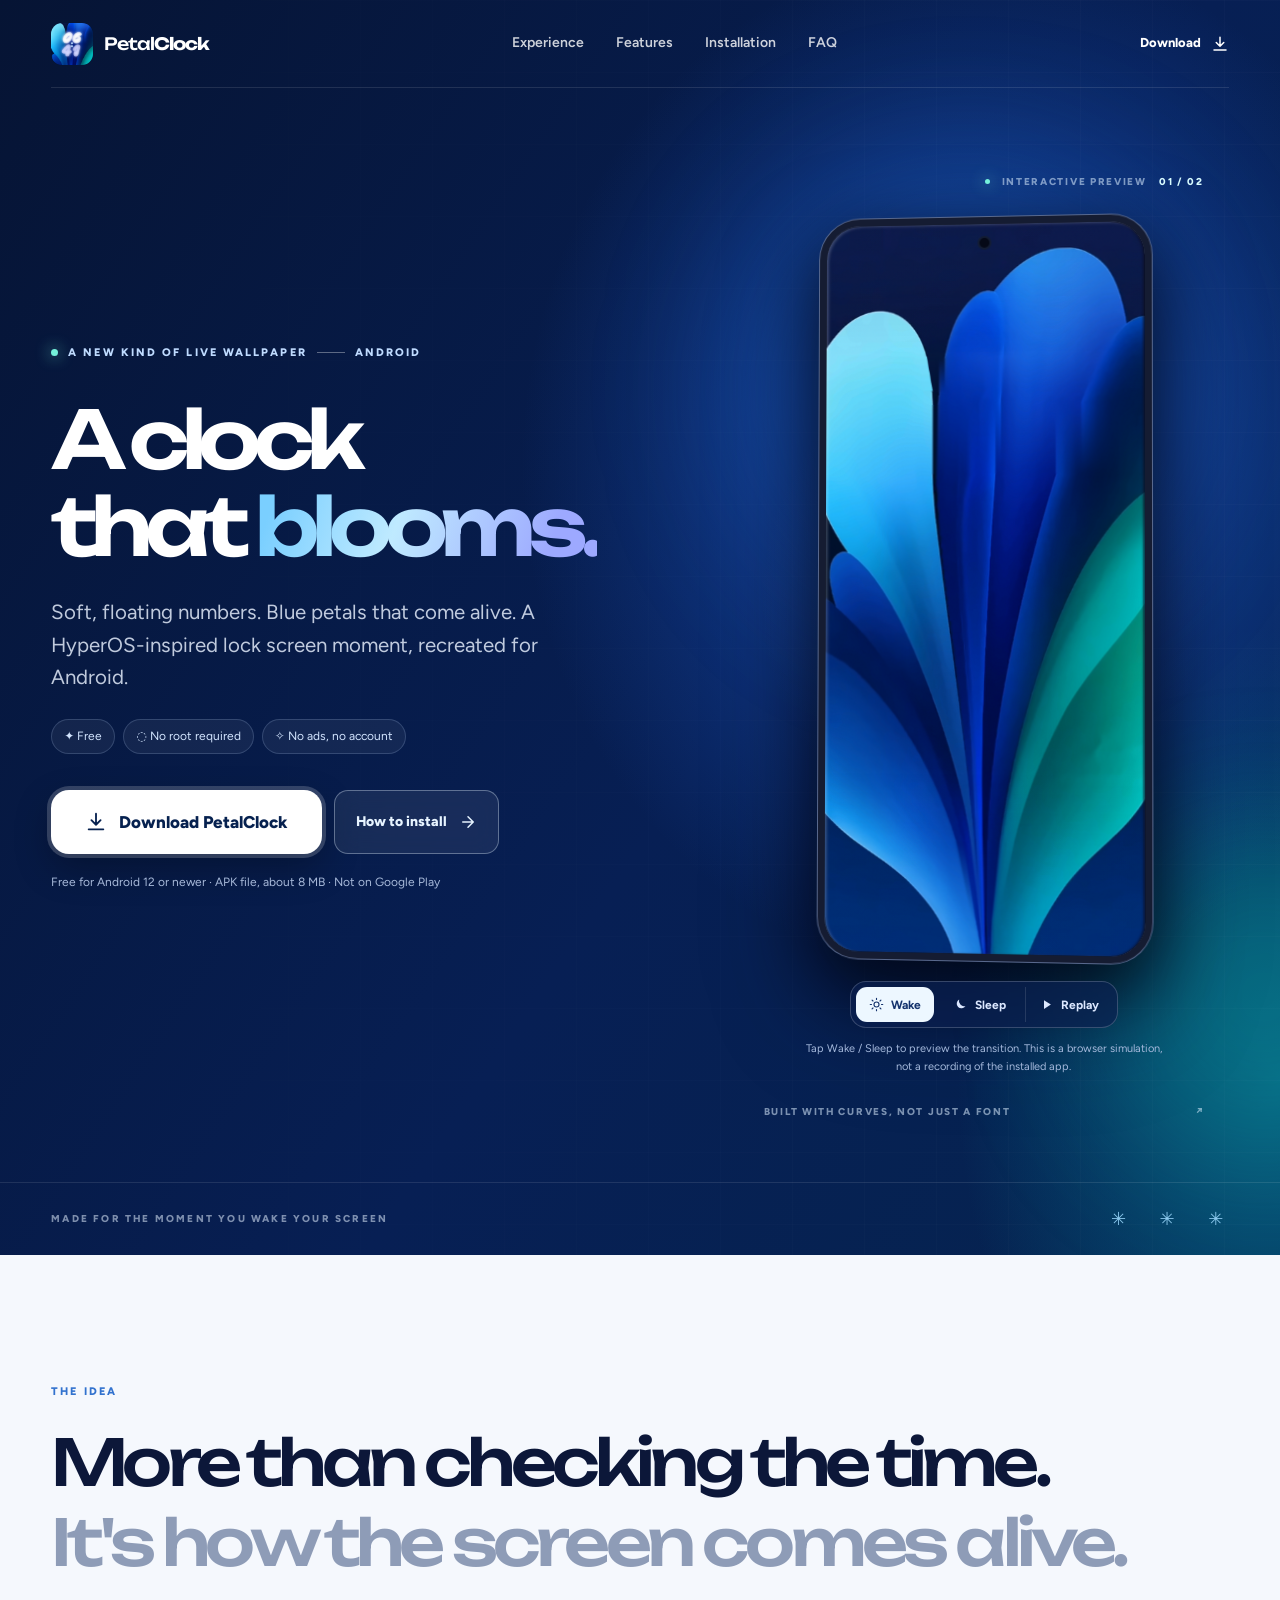
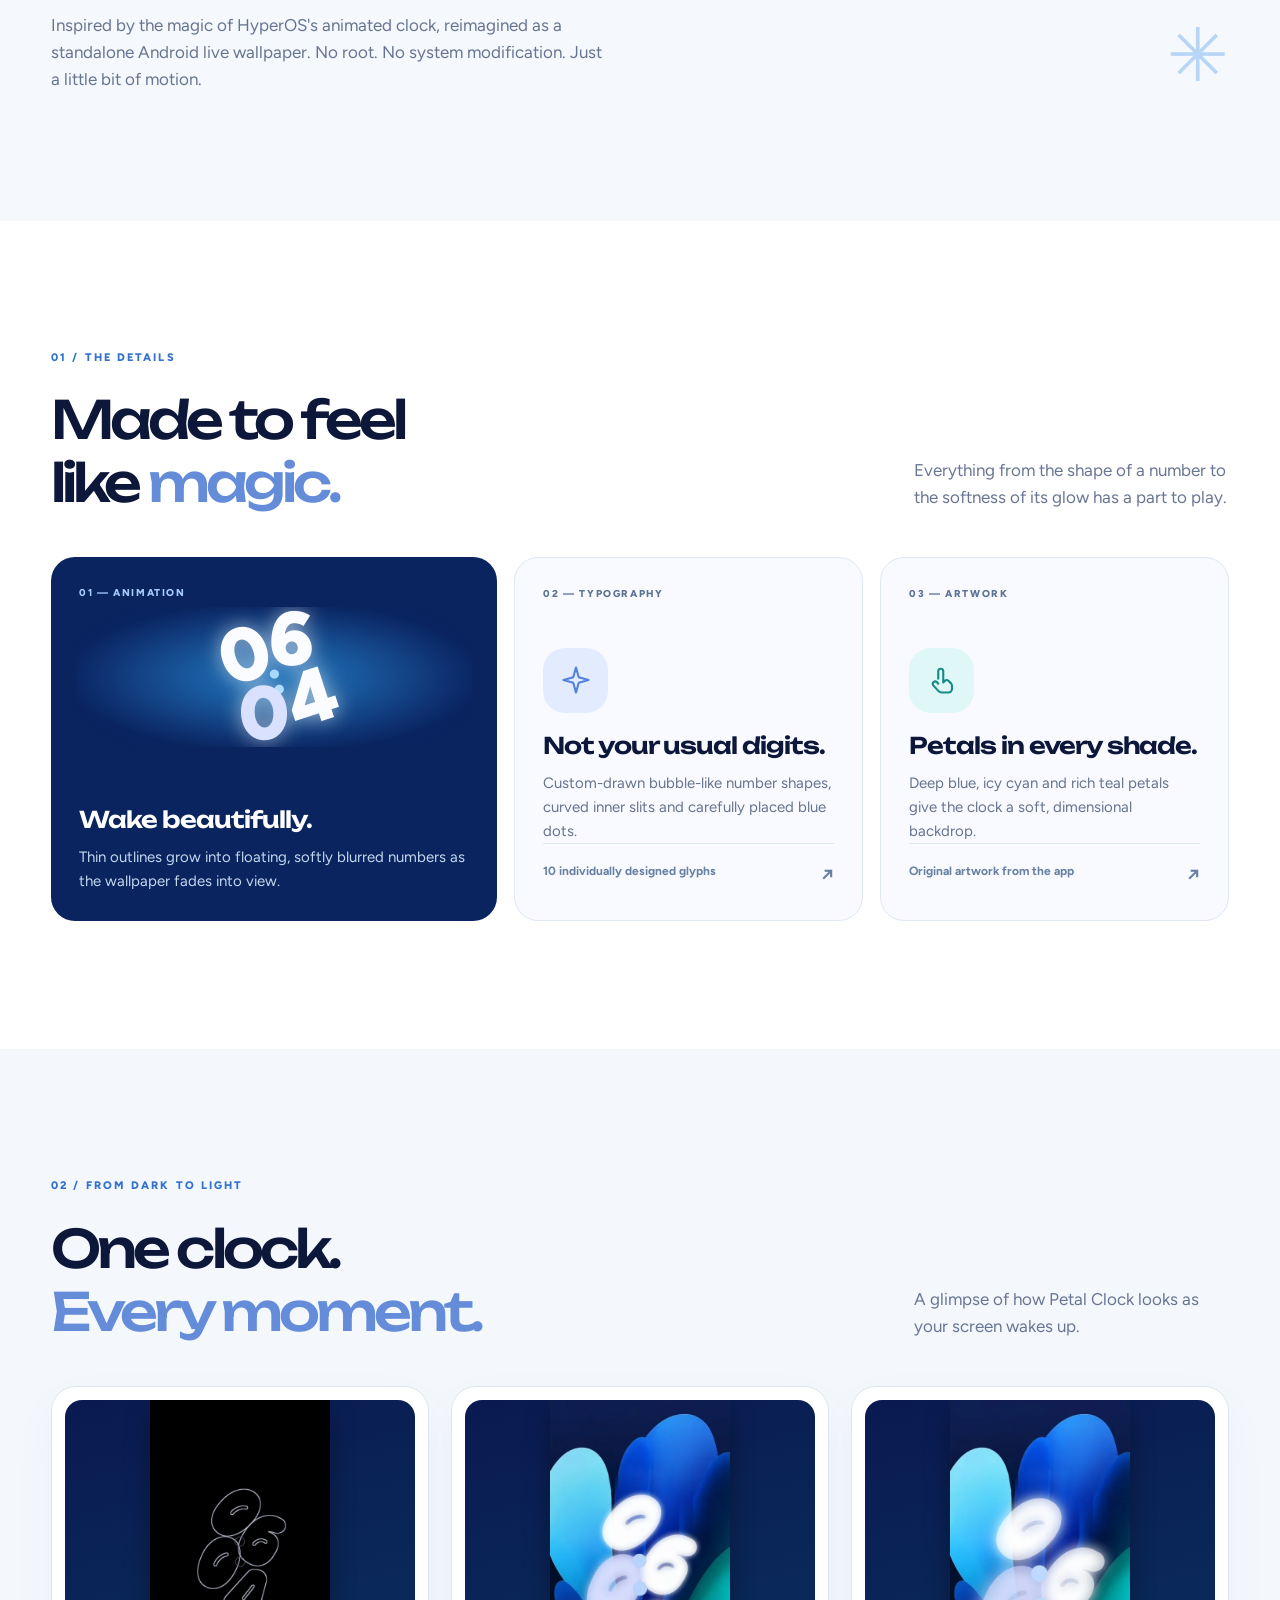
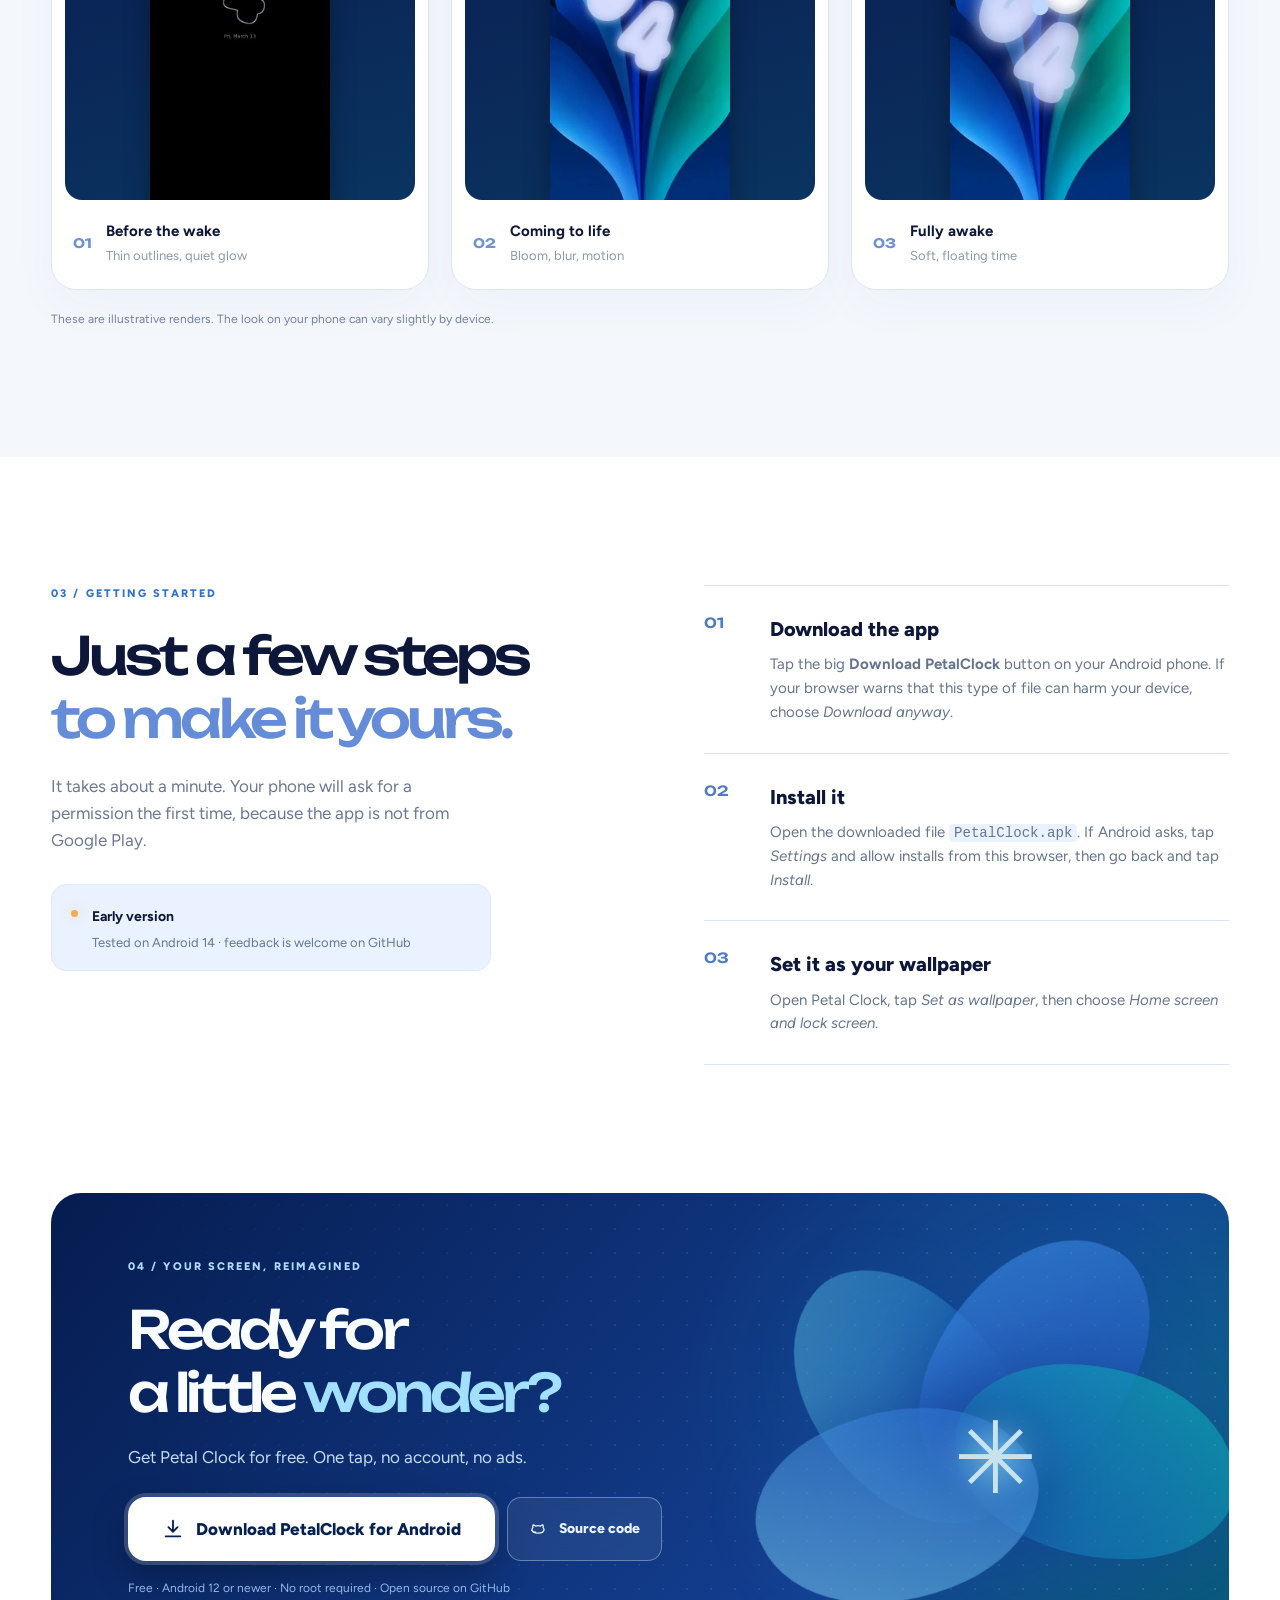
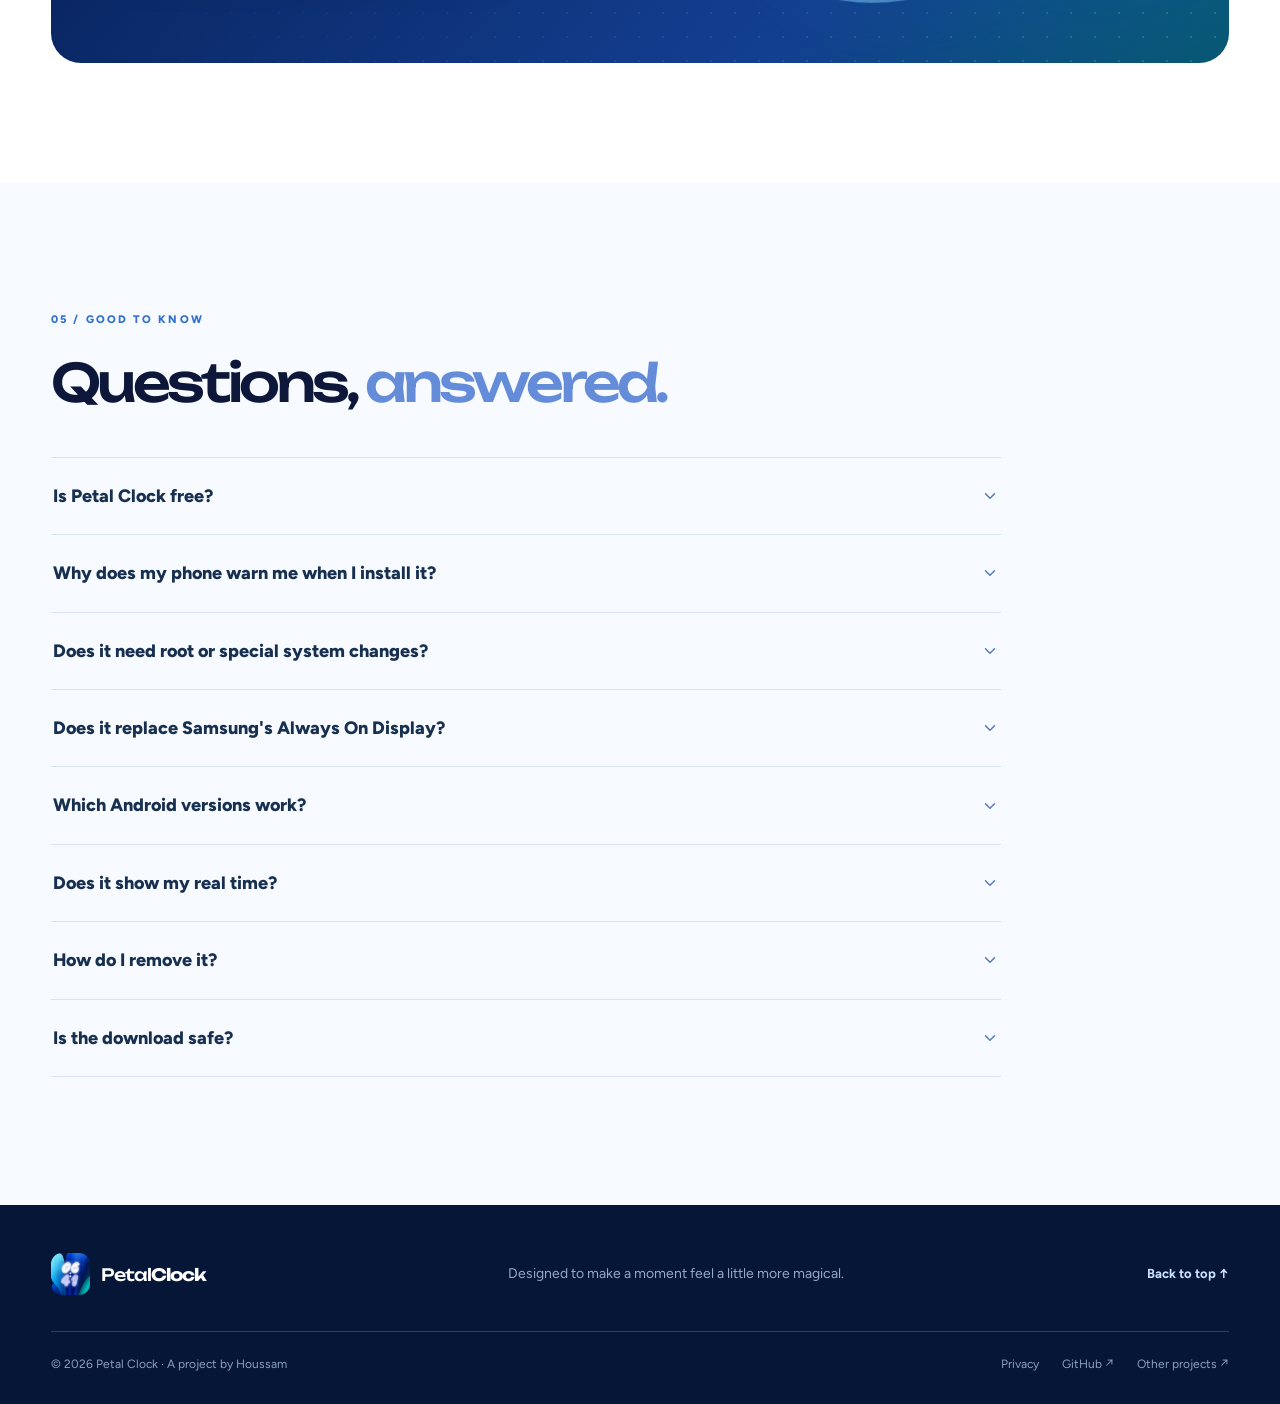
==== docs/index.html @ 8b70e1e4 "Initial commit: PetalClock live wallpaper and website Co-Authored-By: Claude Sonnet 5.5 <noreply@ant" ====
﻿<!doctype html>
<html lang="en">
<head>
  <meta charset="utf-8">
  <meta name="viewport" content="width=device-width, initial-scale=1, viewport-fit=cover">
  <meta name="theme-color" content="#081b4b">
  <meta name="description" content="Petal Clock brings a floating, HyperOS-inspired clock animation to Android. Explore the interactive live wallpaper demo, custom bubble digits and blue petal artwork. No root required.">
  <meta property="og:type" content="website">
  <meta property="og:title" content="Petal Clock — A clock that blooms">
  <meta property="og:description" content="A blue petal live wallpaper with floating, animated clock digits. Designed for Android, no root required.">
  <meta property="og:image" content="https://petalclock.houseli.site/assets/icon.png">
  <title>Petal Clock — A clock that blooms</title>
  <link rel="icon" type="image/png" sizes="512x512" href="assets/icon.png">
  <link rel="icon" href="favicon.ico" sizes="48x48">
  <link rel="apple-touch-icon" href="assets/apple-touch-icon.png">
  <link rel="preconnect" href="https://fonts.googleapis.com">
  <link rel="preconnect" href="https://fonts.gstatic.com" crossorigin>
  <link href="https://fonts.googleapis.com/css2?family=Figtree:wght@400;500;600;700;800&family=Unbounded:wght@300;400;500;600;700&display=swap" rel="stylesheet">
  <link rel="stylesheet" href="styles.css">
  <script defer src="app.js"></script>
</head>
<body>
  <svg class="svg-library" aria-hidden="true" xmlns="http://www.w3.org/2000/svg">
    <symbol id="icon-arrow" viewBox="0 0 24 24"><path d="M5 12h14m-7-7 7 7-7 7" fill="none" stroke="currentColor" stroke-width="2" stroke-linecap="round" stroke-linejoin="round"/></symbol>
    <symbol id="icon-play" viewBox="0 0 24 24"><path d="m8 5 11 7-11 7V5Z" fill="currentColor"/></symbol>
    <symbol id="icon-moon" viewBox="0 0 24 24"><path d="M20 14.2A8.2 8.2 0 0 1 9.8 4a7.5 7.5 0 1 0 10.2 10.2Z" fill="currentColor"/></symbol>
    <symbol id="icon-sun" viewBox="0 0 24 24"><circle cx="12" cy="12" r="4" fill="none" stroke="currentColor" stroke-width="1.8"/><path d="M12 2v2m0 16v2M2 12h2m16 0h2M4.9 4.9l1.5 1.5m11.2 11.2 1.5 1.5m0-14.2-1.5 1.5M6.4 17.6l-1.5 1.5" stroke="currentColor" stroke-width="1.8" stroke-linecap="round"/></symbol>
    <symbol id="icon-download" viewBox="0 0 24 24"><path d="M12 3v12m-5-5 5 5 5-5M4 20h16" fill="none" stroke="currentColor" stroke-width="2" stroke-linecap="round" stroke-linejoin="round"/></symbol>
    <symbol id="icon-github" viewBox="0 0 24 24"><path d="M9 19c-4 1.4-4-2-5.5-2.5M20 15.7c0-1.2-.4-2.1-1.3-2.8.3-.8.5-2.1-.1-3.3 0 0-1-.2-3.3 1.5a11 11 0 0 0-6.6 0C6.4 9.4 5.4 9.6 5.4 9.6c-.6 1.2-.4 2.5-.1 3.3C4.4 13.6 4 14.5 4 15.7c0 4.1 3 4.8 8 4.8s8-.7 8-4.8Z" transform="translate(0,-3)" fill="none" stroke="currentColor" stroke-width="1.7" stroke-linecap="round" stroke-linejoin="round"/></symbol>
    <symbol id="icon-sparkle" viewBox="0 0 24 24"><path d="m12 2 2.2 7.8L22 12l-7.8 2.2L12 22l-2.2-7.8L2 12l7.8-2.2L12 2Z" fill="none" stroke="currentColor" stroke-width="1.7" stroke-linejoin="round"/></symbol>
    <symbol id="icon-touch" viewBox="0 0 24 24"><path d="M9 11V5a2 2 0 0 1 4 0v9l1.4-1.4a1.9 1.9 0 0 1 2.7 0l2.1 2.1a3 3 0 0 1 .8 2.2V19a3 3 0 0 1-3 3h-5a4 4 0 0 1-3-1.3L5 16.3a2 2 0 0 1 2.9-2.7L9 15" stroke="currentColor" fill="none" stroke-width="1.7" stroke-linejoin="round" stroke-linecap="round"/></symbol>
    <symbol id="icon-shield" viewBox="0 0 24 24"><path d="m12 2 9 4v5c0 6-4.3 9.8-9 11-4.7-1.2-9-5-9-11V6l9-4Z" fill="none" stroke="currentColor" stroke-width="1.7"/><path d="m8 12 2.6 2.6L16 9" fill="none" stroke="currentColor" stroke-width="1.8" stroke-linecap="round" stroke-linejoin="round"/></symbol>
    <symbol id="icon-chevron" viewBox="0 0 24 24"><path d="m6 9 6 6 6-6" fill="none" stroke="currentColor" stroke-width="2" stroke-linecap="round" stroke-linejoin="round"/></symbol>
    <symbol id="icon-check" viewBox="0 0 24 24"><path d="m4 12 5 5L20 6" fill="none" stroke="currentColor" stroke-width="2.1" stroke-linecap="round" stroke-linejoin="round"/></symbol>
  </svg>

  <header class="site-header" id="top">
    <div class="container header-row">
      <a href="#top" class="brand" aria-label="Petal Clock home"><span class="brand-icon" aria-hidden="true"><img src="assets/icon.png" alt="" width="42" height="42" style="border-radius:11px"></span><span>Petal<span class="brand-strong">Clock</span></span></a>
      <nav aria-label="Main navigation" class="desktop-nav"><a href="#experience">Experience</a><a href="#features">Features</a><a href="#install">Installation</a><a href="#faq">FAQ</a></nav>
      <a class="header-link" href="#download">Download <svg><use href="#icon-download"/></svg></a>
    </div>
  </header>

  <main>
    <section class="hero" aria-labelledby="hero-title">
      <div class="hero-orb orb-one" aria-hidden="true"></div><div class="hero-orb orb-two" aria-hidden="true"></div>
      <div class="container hero-layout">
        <div class="hero-copy">
          <div class="eyebrow"><span class="eyebrow-dot"></span> A NEW KIND OF LIVE WALLPAPER <span class="eyebrow-line"></span> ANDROID</div>
          <h1 id="hero-title">A clock<br>that <span class="shimmer-text">blooms.</span></h1>
          <p class="hero-description">Soft, floating numbers. Blue petals that come alive. A HyperOS-inspired lock screen moment, recreated for Android.</p>
          <div class="hero-tags"><span>✦ Free</span><span>◌ No root required</span><span>✧ No ads, no account</span></div>
          <div class="hero-buttons"><a href="https://github.com/Houssam-2021/PetalClock/releases/latest/download/PetalClock.apk" class="button button-primary button-download" download><svg><use href="#icon-download"/></svg> Download PetalClock</a><a href="#install" class="button button-outline">How to install <svg><use href="#icon-arrow"/></svg></a></div>
          <p class="hero-disclaimer">Free for Android 12 or newer · APK file, about 8 MB · Not on Google Play</p>
        </div>
        <div class="hero-stage" id="experience">
          <div class="stage-glow"></div>
          <div class="stage-label top-label"><span class="signal"></span> INTERACTIVE PREVIEW <span>01 / 02</span></div>
          <div class="phone-wrap">
            <div class="phone" id="phone-demo" role="img" aria-label="Interactive preview of the Petal Clock live wallpaper" data-state="lock">
              <div class="phone-camera"></div>
              <div class="screen has-video">
                <div class="wallpaper"></div>
                <div class="wallpaper-vignette"></div>
                <video class="screen-video" src="assets/live-wallpaper-picker.mp4" autoplay muted loop playsinline aria-hidden="true"></video>
                <div class="screen-status"><span class="status-time" id="status-time">09:41</span><span class="status-icons"><svg viewBox="0 0 48 16" aria-hidden="true"><path d="M2 12 9 5l7 7M17 12 24 5l7 7" fill="none" stroke="currentColor" stroke-width="2" stroke-linecap="round"/><path d="M33 4h11v9H33z" fill="none" stroke="currentColor" stroke-width="1.5"/><path d="M44 7h2v3h-2z" fill="currentColor"/><rect x="35" y="6" width="7" height="5" rx="1" fill="currentColor"/></svg></span></div>
                <div class="date-lock" id="date-lock">Sunday, November 1</div>
                <div class="clock-digit" data-digit-index="0"></div><div class="clock-digit" data-digit-index="1"></div><div class="clock-digit" data-digit-index="2"></div><div class="clock-digit" data-digit-index="3"></div>
                <div class="clock-dot" data-dot="0"></div><div class="clock-dot" data-dot="1"></div>
                <div class="aod-footer" id="aod-footer"><span id="aod-date">Sun, Nov 1</span><span class="aod-battery">▯ 64%</span></div>
                <div class="lock-bottom"><span class="lock-shortcut"><svg viewBox="0 0 24 24"><path d="m8 3-3 9h5l-2 9 11-12h-6l3-6H8Z" fill="currentColor"/></svg></span><div class="fingerprint"><span></span></div><span class="lock-shortcut"><svg viewBox="0 0 24 24"><path d="M7 5h10l1.8 3H21v12H3V8h2.2L7 5Z" fill="none" stroke="currentColor" stroke-width="1.5"/><circle cx="12" cy="13.5" r="3.3" fill="none" stroke="currentColor" stroke-width="1.5"/></svg></span></div>
              </div>
              <div class="phone-shine"></div>
            </div>
          </div>
          <div class="demo-controls" aria-label="Clock simulation controls"><button type="button" id="wake-btn" class="demo-btn is-active" aria-pressed="true"><svg><use href="#icon-sun"/></svg> Wake</button><button type="button" id="sleep-btn" class="demo-btn" aria-pressed="false"><svg><use href="#icon-moon"/></svg> Sleep</button><button type="button" id="replay-btn" class="demo-btn demo-replay"><svg><use href="#icon-play"/></svg> Replay</button></div>
          <p class="demo-caption">Tap Wake / Sleep to preview the transition. This is a browser simulation, not a recording of the installed app.</p>
          <div class="stage-label bottom-label"><span>BUILT WITH CURVES, NOT JUST A FONT</span><span>↗</span></div>
        </div>
      </div>
      <div class="hero-bottomline"><div class="container hero-bottom-inner"><span>MADE FOR THE MOMENT YOU WAKE YOUR SCREEN</span><span class="tiny-stars">✳ &nbsp; ✳ &nbsp; ✳</span></div></div>
    </section>

    <section class="statement section-space" aria-label="Introduction"><div class="container"><p class="statement-label">THE IDEA</p><h2>More than checking the time.<br><span>It's how the screen comes alive.</span></h2><div class="statement-bottom"><p>Inspired by the magic of HyperOS's animated clock, reimagined as a standalone Android live wallpaper. No root. No system modification. Just a little bit of motion.</p><span class="statement-glyph">✳</span></div></div></section>

    <section class="features section-space" id="features"><div class="container"><div class="section-head"><div><div class="section-kicker">01 / THE DETAILS</div><h2>Made to feel<br>like <em>magic.</em></h2></div><p>Everything from the shape of a number to the softness of its glow has a part to play.</p></div>
      <div class="feature-grid">
        <article class="feature-card card-visual"><span class="feature-index">01 — ANIMATION</span><div class="mini-art mini-blue"><div class="mini-digits"><span>0</span><span>6</span><i>:</i><span>0</span><span>4</span></div><div class="mini-glow"></div></div><div class="feature-bottom"><h3>Wake beautifully.</h3><p>Thin outlines grow into floating, softly blurred numbers as the wallpaper fades into view.</p></div></article>
        <article class="feature-card"><span class="feature-index">02 — TYPOGRAPHY</span><div class="feature-icon-round"><svg><use href="#icon-sparkle"/></svg></div><h3>Not your usual digits.</h3><p>Custom-drawn bubble-like number shapes, curved inner slits and carefully placed blue dots.</p><div class="feature-foot">10 individually designed glyphs <span>↗</span></div></article>
        <article class="feature-card"><span class="feature-index">03 — ARTWORK</span><div class="feature-icon-round teal"><svg><use href="#icon-touch"/></svg></div><h3>Petals in every shade.</h3><p>Deep blue, icy cyan and rich teal petals give the clock a soft, dimensional backdrop.</p><div class="feature-foot">Original artwork from the app <span>↗</span></div></article>
      </div>
    </div></section>

    <section class="showcase section-space" id="preview"><div class="container"><div class="section-head showcase-head"><div><div class="section-kicker">02 / FROM DARK TO LIGHT</div><h2>One clock.<br><em>Every moment.</em></h2></div><p>A glimpse of how Petal Clock looks as your screen wakes up.</p></div>
      <div class="shot-grid">
        <figure class="shot-card"><div class="shot-visual"><img src="assets/aod.webp" alt="Project design preview of the small outlined clock on a dark AOD-style background" loading="lazy"></div><figcaption><span>01</span><div><strong>Before the wake</strong><small>Thin outlines, quiet glow</small></div></figcaption></figure>
        <figure class="shot-card"><div class="shot-visual"><img src="assets/mid-wake.webp" alt="Project design preview showing the digits transforming and the blue petal wallpaper emerging" loading="lazy"></div><figcaption><span>02</span><div><strong>Coming to life</strong><small>Bloom, blur, motion</small></div></figcaption></figure>
        <figure class="shot-card"><div class="shot-visual"><img src="assets/settled.webp" alt="Project design preview of the large white and pale lavender floating digits on blue petals" loading="lazy"></div><figcaption><span>03</span><div><strong>Fully awake</strong><small>Soft, floating time</small></div></figcaption></figure>
      </div><p class="showcase-caption">These are illustrative renders. The look on your phone can vary slightly by device.</p>
    </div></section>

    <section class="setup section-space" id="install"><div class="container"><div class="setup-layout"><div class="setup-heading"><div class="section-kicker">03 / GETTING STARTED</div><h2>Just a few steps<br><em>to make it yours.</em></h2><p>It takes about a minute. Your phone will ask for a permission the first time, because the app is not from Google Play.</p><div class="status-card"><span class="status-indicator"></span><div><strong>Early version</strong><p>Tested on Android 14 · feedback is welcome on GitHub</p></div></div></div><div class="steps-list"><div class="step"><span class="step-num">01</span><div><h3>Download the app</h3><p>Tap the big <strong>Download PetalClock</strong> button on your Android phone. If your browser warns that this type of file can harm your device, choose <em>Download anyway</em>.</p></div></div><div class="step"><span class="step-num">02</span><div><h3>Install it</h3><p>Open the downloaded file <code>PetalClock.apk</code>. If Android asks, tap <em>Settings</em> and allow installs from this browser, then go back and tap <em>Install</em>.</p></div></div><div class="step"><span class="step-num">03</span><div><h3>Set it as your wallpaper</h3><p>Open Petal Clock, tap <em>Set as wallpaper</em>, then choose <em>Home screen and lock screen</em>.</p></div></div></div></div></div></section>

    <section class="download-section" id="download"><div class="container"><div class="download-panel"><div class="download-decoration" aria-hidden="true"><span></span><span></span><span></span></div><div class="download-copy"><div class="section-kicker light">04 / YOUR SCREEN, REIMAGINED</div><h2>Ready for<br>a little <em>wonder?</em></h2><p>Get Petal Clock for free. One tap, no account, no ads.</p><div class="download-actions"><a class="button button-primary button-download" href="https://github.com/Houssam-2021/PetalClock/releases/latest/download/PetalClock.apk" download><svg><use href="#icon-download"/></svg> Download PetalClock for Android</a><a class="button button-outline" href="https://github.com/Houssam-2021/PetalClock" target="_blank" rel="noopener"><svg><use href="#icon-github"/></svg> Source code</a></div><p class="download-fine">Free · Android 12 or newer · No root required · Open source on GitHub</p></div><div class="download-flower" aria-hidden="true"><i></i><i></i><i></i><i></i><span>✳</span></div></div></div></section>

    <section class="faq-section section-space" id="faq"><div class="container"><div class="section-head"><div><div class="section-kicker">05 / GOOD TO KNOW</div><h2>Questions, <em>answered.</em></h2></div></div><div class="faq-list">
      <details><summary>Is Petal Clock free?<svg><use href="#icon-chevron"/></svg></summary><p>Yes, completely free. There are no ads and no account.</p></details>
      <details><summary>Why does my phone warn me when I install it?<svg><use href="#icon-chevron"/></svg></summary><p>Petal Clock is not on Google Play, so Android shows a standard warning for any app installed from a file. You can read every line of the code on GitHub.</p></details>
      <details><summary>Does it need root or special system changes?<svg><use href="#icon-chevron"/></svg></summary><p>No. Petal Clock is a normal Android live wallpaper. It does not touch system files or security settings.</p></details>
      <details><summary>Does it replace Samsung's Always On Display?<svg><use href="#icon-chevron"/></svg></summary><p>No. Samsung's always-on screen is controlled by the system. Petal Clock draws its outlined-clock look only while the wallpaper is visible.</p></details>
      <details><summary>Which Android versions work?<svg><use href="#icon-chevron"/></svg></summary><p>Android 12 or newer. It has been tested on Android 14.</p></details>
      <details><summary>Does it show my real time?<svg><use href="#icon-chevron"/></svg></summary><p>Yes. It reads your phone's clock and updates every minute.</p></details>
      <details><summary>How do I remove it?<svg><use href="#icon-chevron"/></svg></summary><p>Change your wallpaper in Settings, then uninstall Petal Clock like any other app.</p></details>
      <details><summary>Is the download safe?<svg><use href="#icon-chevron"/></svg></summary><p>Only download from this site or the official GitHub page. Do not install copies from other websites.</p></details>
    </div></div></section>
  </main>

  <footer class="footer"><div class="container footer-top"><a href="#top" class="brand footer-brand"><span class="brand-icon" aria-hidden="true"><img src="assets/icon.png" alt="" width="42" height="42" style="border-radius:11px"></span><span>Petal<span class="brand-strong">Clock</span></span></a><p>Designed to make a moment feel a little more magical.</p><a href="#top" class="back-top">Back to top ↑</a></div><div class="container footer-bottom"><span>© <span id="copyright-year">2026</span> Petal Clock · A project by Houssam</span><div><a href="privacy.html">Privacy</a><a href="https://github.com/Houssam-2021/PetalClock" target="_blank" rel="noopener">GitHub ↗</a><a href="https://houseli.site/" target="_blank" rel="noopener">Other projects ↗</a></div></div></footer>
</body>
</html>
---- docs/styles.css ----
:root{--ink:#0c1739;--muted:#687593;--navy:#061840;--blue:#477eee;--cyan:#a4ecff;--paper:#f7f9fe;--line:#dde6f2;--display:'Unbounded',system-ui,sans-serif;--body:'Figtree',system-ui,-apple-system,'Segoe UI',sans-serif}
*{box-sizing:border-box}html{scroll-behavior:smooth;scroll-padding-top:84px}body{margin:0;color:var(--ink);font:400 17px/1.58 var(--body);background:#fff;-webkit-font-smoothing:antialiased}a{color:inherit}button{font:inherit}img,svg{max-width:100%;display:block}button,a{-webkit-tap-highlight-color:transparent}*:focus-visible{outline:3px solid #63acff;outline-offset:4px}::selection{background:#b9e4ff;color:#0e2b65}.container{width:min(100% - clamp(40px,8vw,120px),1240px);margin-inline:auto}.svg-library{position:absolute;width:0;height:0;overflow:hidden}
.site-header{position:absolute;top:0;left:0;width:100%;z-index:20;color:white}.header-row{height:88px;display:flex;align-items:center;gap:28px;justify-content:space-between;border-bottom:1px solid rgba(255,255,255,.11)}.brand{display:inline-flex;align-items:center;gap:11px;color:white;text-decoration:none;white-space:nowrap;font:500 17px/1 var(--display);letter-spacing:-.06em}.brand-strong{font-weight:700}.brand-icon{display:grid;place-items:center;width:42px;height:42px;color:#aee6ff}.brand-icon svg{width:42px;height:42px}.desktop-nav{display:flex;gap:32px}.desktop-nav a{color:rgba(255,255,255,.8);font-size:14px;font-weight:600;text-decoration:none;transition:color .2s}.desktop-nav a:hover{color:#fff}.header-link{display:flex;align-items:center;gap:10px;font-size:13px;font-weight:750;color:#fff;text-decoration:none;white-space:nowrap}.header-link svg{width:18px;height:18px;transition:transform .2s}.header-link:hover svg{transform:translateX(4px)}
.hero{position:relative;isolation:isolate;overflow:hidden;background:radial-gradient(ellipse 49% 56% at 77% 37%,#174aab 0%,transparent 74%),radial-gradient(ellipse 35% 50% at 100% 86%,#075e80 0%,transparent 72%),linear-gradient(124deg,#061434,#071f54 57%,#052450);color:#fff;padding:146px 0 0;min-height:900px}.hero:before{content:"";position:absolute;inset:0;opacity:.24;pointer-events:none;background-image:linear-gradient(rgba(255,255,255,.07) 1px,transparent 1px),linear-gradient(90deg,rgba(255,255,255,.07) 1px,transparent 1px);background-size:72px 72px;mask-image:linear-gradient(90deg,transparent,#000 82%)}.hero-orb{position:absolute;border-radius:50%;filter:blur(70px);pointer-events:none;z-index:-1}.orb-one{width:450px;height:450px;right:7%;top:13%;background:rgba(29,108,222,.32)}.orb-two{width:340px;height:340px;right:-12%;bottom:7%;background:rgba(11,191,168,.23)}.hero-layout{display:grid;grid-template-columns:minmax(0,1fr) minmax(350px,490px);align-items:center;min-height:685px;gap:clamp(20px,4vw,70px)}.hero-copy{position:relative;z-index:5;padding-bottom:86px}.eyebrow,.section-kicker,.feature-index,.statement-label{font-family:var(--body);font-size:11px;letter-spacing:.19em;font-weight:800}.eyebrow{display:flex;align-items:center;gap:10px;flex-wrap:wrap;color:#bfdbff;margin-bottom:35px}.eyebrow-dot,.signal,.status-indicator{width:7px;height:7px;border-radius:50%;background:#75f1db;box-shadow:0 0 15px #75f1db;display:inline-block;flex:none}.eyebrow-line{width:28px;height:1px;background:rgba(255,255,255,.35)}h1,h2,h3,p{margin-top:0}.hero h1{font:600 clamp(58px,6.25vw,101px)/1.08 var(--display);letter-spacing:-.09em;margin:0 0 27px}.shimmer-text{background:linear-gradient(109deg,#7acfff 7%,#bfeaff 42%,#9da9ff 85%);color:transparent;-webkit-background-clip:text;background-clip:text}.hero-description{max-width:510px;color:rgba(233,241,255,.82);font-size:clamp(18px,1.6vw,21px);line-height:1.6;margin:0 0 25px}.hero-tags{display:flex;flex-wrap:wrap;gap:8px;margin-bottom:36px}.hero-tags span{border:1px solid rgba(191,219,255,.19);background:rgba(255,255,255,.055);border-radius:50px;padding:7px 12px;font-size:12px;color:#d3e5ff}.hero-buttons,.download-actions{display:flex;gap:12px;flex-wrap:wrap}.button{min-height:53px;padding:0 21px;border:0;border-radius:14px;display:inline-flex;align-items:center;justify-content:center;gap:12px;font-size:14px;font-weight:800;text-decoration:none;cursor:pointer;transition:transform .22s,background .22s,border-color .22s}.button svg{width:18px;height:18px;flex:none}.button:hover{transform:translateY(-2px)}.button:active{transform:scale(.98)}.button-primary{color:#082152;background:#f4faff;box-shadow:0 7px 22px rgba(0,0,0,.12)}.button-primary:hover{background:#d6f2ff}.button-outline{color:#e7f4ff;border:1px solid rgba(229,242,255,.35);background:rgba(255,255,255,.07);backdrop-filter:blur(12px)}.button-outline:hover{background:rgba(255,255,255,.12)}.hero-disclaimer{font-size:12px;color:#a7b9d9;margin:19px 0 0;max-width:480px}
.hero-stage{position:relative;display:flex;align-items:center;flex-direction:column;padding:28px 0 56px}.stage-glow{position:absolute;z-index:0;top:19%;left:50%;transform:translateX(-50%);width:96%;height:50%;background:radial-gradient(ellipse,#3c80da55,transparent 67%);pointer-events:none}.stage-label{display:flex;align-items:center;justify-content:space-between;gap:12px;width:min(100%,440px);position:relative;z-index:3;color:rgba(221,239,255,.55);font-size:10px;font-weight:800;letter-spacing:.17em}.top-label{margin:0 0 25px}.top-label .signal{margin-left:auto;width:5px;height:5px}.top-label span:nth-child(2){color:#d8fbff}.bottom-label{margin-top:29px}.phone-wrap{position:relative;z-index:2;width:min(100%,334px);filter:drop-shadow(0 33px 43px rgba(0,4,22,.7))}.phone{position:relative;border:7px solid #151c32;background:#070f20;aspect-ratio:460/1024;overflow:hidden;border-radius:41px;box-shadow:inset 0 0 0 1.2px #8691b9,0 0 0 1px #59698e,0 20px 60px rgba(0,0,0,.38);transform:perspective(1300px) rotateY(-4deg) rotateX(1.1deg);transition:transform .5s ease}.phone:hover{transform:perspective(1300px) rotateY(0) rotateX(0)}.phone-camera{position:absolute;z-index:9;top:12px;left:50%;transform:translateX(-50%);background:#050917;border:2px solid #131d34;border-radius:50%;width:14px;height:14px}.phone-shine{position:absolute;inset:0;z-index:8;pointer-events:none;border-radius:34px;box-shadow:inset 2px 1px 3px #ffffff35,inset -2px 0 2px #0b0f27a0}.screen{position:absolute;inset:0;overflow:hidden;background:#02040a;border-radius:34px;container-type:size}.wallpaper,.wallpaper-vignette{position:absolute;inset:0;pointer-events:none}.wallpaper{background:url('assets/petals.webp') center / cover no-repeat;opacity:1;will-change:opacity}.screen.has-video .screen-status,.screen.has-video .date-lock,.screen.has-video .clock-digit,.screen.has-video .clock-dot,.screen.has-video .aod-footer,.screen.has-video .lock-bottom{display:none}.screen-video{position:absolute;inset:0;width:100%;height:100%;object-fit:cover;pointer-events:none;z-index:1}.wallpaper-vignette{background:linear-gradient(180deg,#00051b28 0%,transparent 18%,transparent 75%,#00133e20 100%);opacity:.6}.screen-status{position:absolute;inset:10px 14px auto;display:flex;justify-content:space-between;align-items:center;color:#f2f6ff;font-weight:650;font-size:10px;z-index:5}.status-icons svg{width:42px;height:15px}.date-lock{position:absolute;top:5%;left:5.3%;font-size:clamp(8px,1vw,11px);font-weight:500;line-height:1.4;color:#dce9fc;z-index:5}.clock-digit{position:absolute;width:30%;height:19%;z-index:3;left:50%;top:40%;transform:translate(-50%,-50%);will-change:left,top,transform,opacity}.clock-digit svg{height:100%;width:100%;overflow:visible;filter:drop-shadow(0 0 1px #eef6ff)}.clock-digit .digit-outline{opacity:0;stroke:rgba(220,231,255,.9);stroke-width:1.7;fill:none}.clock-digit .digit-glow{opacity:1;filter:blur(7px)}.clock-digit .digit-fill{opacity:1;filter:blur(3.3px)}.clock-digit[data-row="low"] .digit-glow{filter:blur(12px)}.clock-digit[data-row="low"] .digit-fill{filter:blur(6px)}.clock-dot{position:absolute;width:9%;aspect-ratio:1;left:50%;top:45%;background:#b8d6ff;z-index:4;border-radius:50%;box-shadow:0 0 14px #c0e6ff55;transform:translate(-50%,-50%)}.aod-footer{position:absolute;z-index:5;top:59%;left:0;right:0;display:flex;align-items:center;flex-direction:column;color:#c9d5f4;font-size:9px;opacity:0;line-height:1.7}.aod-battery{font-size:8px;color:#a3b2ca}.lock-bottom{position:absolute;inset:auto 6% 3.1%;z-index:5;display:flex;align-items:center;justify-content:space-between;color:#d9e7ff}.lock-shortcut svg{width:16px;height:16px}.fingerprint{width:31px;height:31px;border:1.5px solid #eaf1ff99;border-radius:50%;display:grid;place-items:center}.fingerprint span{width:13px;height:13px;border:1px solid #dbeaff99;border-radius:50%}.demo-controls{position:relative;z-index:4;display:flex;gap:6px;padding:5px;background:rgba(12,33,83,.64);border:1px solid rgba(255,255,255,.19);border-radius:16px;margin-top:23px;backdrop-filter:blur(18px)}.demo-btn{border:0;border-radius:11px;padding:10px 13px;display:flex;align-items:center;gap:7px;color:#dce8ff;background:transparent;font:700 12px var(--body);cursor:pointer;transition:background .2s,color .2s}.demo-btn svg{width:15px;height:15px}.demo-btn.is-active{background:#edf7ff;color:#15336d}.demo-btn:hover:not(.is-active){background:rgba(255,255,255,.12)}.demo-replay{border-left:1px solid rgba(255,255,255,.12);border-radius:0 11px 11px 0}.demo-caption{z-index:3;position:relative;text-align:center;margin:12px 0 0;max-width:360px;color:#a4b8db;font-size:11px}.hero-bottomline{margin-top:6px;border-top:1px solid rgba(255,255,255,.1);position:relative;z-index:3}.hero-bottom-inner{min-height:72px;display:flex;align-items:center;justify-content:space-between;color:rgba(228,241,255,.54);font-size:10px;font-weight:800;letter-spacing:.22em}.tiny-stars{font-size:18px;color:#8bc8ed;letter-spacing:.3em}
.section-space{padding:clamp(75px,10vw,136px) 0}.statement{background:#f5f8fd}.statement-label,.section-kicker{color:#3272ce;margin:0 0 23px}.statement h2{font:500 clamp(32px,5vw,67px)/1.24 var(--display);letter-spacing:-.075em;max-width:1160px;margin:0}.statement h2 span{color:#8e9cb7}.statement-bottom{margin-top:30px;display:flex;align-items:flex-end;justify-content:space-between;gap:20px}.statement-bottom p{max-width:560px;font-size:17px;color:#66758f;margin:0}.statement-glyph{font-size:74px;line-height:1;color:#b7d5f6}.section-head{display:flex;justify-content:space-between;align-items:end;gap:36px;margin-bottom:42px}.section-head h2,.setup-heading h2,.download-copy h2{font:500 clamp(33px,4.1vw,57px)/1.2 var(--display);letter-spacing:-.075em;margin:0}.section-head h2 em,.setup-heading h2 em,.download-copy h2 em{font-style:normal;color:#648cd9}.section-head>p{max-width:315px;color:var(--muted);margin:0 0 4px}.features{background:#fff}.feature-grid{display:grid;grid-template-columns:1.28fr 1fr 1fr;gap:17px}.feature-card{min-height:346px;border-radius:24px;border:1px solid #dfe8f3;background:#f8faff;padding:28px;display:flex;flex-direction:column;overflow:hidden}.feature-index{color:#5e7296;font-size:10px;letter-spacing:.16em}.feature-card h3{font:600 23px/1.25 var(--display);letter-spacing:-.045em;margin:19px 0 11px}.feature-card p{font-size:15px;color:#66748e;line-height:1.6;margin-bottom:0}.card-visual{background:#0a2460;color:white;border:0}.card-visual .feature-index{color:#a6cbfd}.card-visual p{color:#c4d7ef}.feature-bottom{margin-top:auto}.feature-bottom h3{margin-top:8px}.mini-art{height:140px;position:relative;display:flex;align-items:center;justify-content:center;overflow:hidden;margin:6px -3px}.mini-blue{background:radial-gradient(ellipse at center,#357de999,transparent 75%)}.mini-digits{display:grid;grid-template-columns:repeat(2,1fr);grid-template-rows:repeat(2,1fr);transform:rotate(-18deg);position:relative;z-index:2;column-gap:10px}.mini-digits span{font:900 76px/.8 var(--body);letter-spacing:-.11em;color:#fafcff;text-shadow:0 0 20px #fff9}.mini-digits span:nth-child(2){transform:rotate(18deg)}.mini-digits span:nth-child(4){color:#d9e1ff;transform:rotate(14deg)}.mini-digits i{position:absolute;left:50%;top:50%;transform:translate(-50%,-50%);font:800 50px var(--body);color:#a3d8ff}.mini-glow{position:absolute;inset:0;background:radial-gradient(ellipse at center,#18b9d155,transparent 70%);filter:blur(16px)}.feature-icon-round{width:65px;height:65px;display:grid;place-items:center;border-radius:22px;background:#e3ecff;color:#5082de;margin-top:46px}.feature-icon-round svg{width:30px;height:30px}.feature-icon-round.teal{color:#168b88;background:#dff7f6}.feature-foot{border-top:1px solid #dfe7f1;padding-top:18px;margin-top:auto;display:flex;justify-content:space-between;color:#6880a3;font-size:12px;font-weight:700}.feature-foot span{font-size:19px}
.showcase{background:#f4f8fd}.shot-grid{display:grid;grid-template-columns:repeat(3,minmax(0,1fr));gap:22px}.shot-card{margin:0;border:1px solid #dce5f1;background:white;border-radius:25px;overflow:hidden;padding:13px;box-shadow:0 16px 48px rgba(26,57,118,.035)}.shot-visual{height:400px;background:linear-gradient(165deg,#0a1a51,#0a3460);border-radius:17px;overflow:hidden;display:flex;justify-content:center;align-items:center}.shot-visual img{max-height:100%;width:auto;object-fit:contain;box-shadow:0 14px 25px #0005}.shot-card figcaption{display:flex;align-items:center;gap:14px;padding:20px 8px 9px}.shot-card figcaption>span{font:700 13px var(--display);color:#6d93d1}.shot-card figcaption strong{display:block;font-size:15px}.shot-card figcaption small{display:block;margin-top:3px;color:#8b98ac;font-size:13px}.showcase-caption{margin:20px 0 0;font-size:12px;color:#71819d}.setup-layout{display:grid;grid-template-columns:1fr 1fr;gap:clamp(50px,10vw,150px);align-items:start}.setup-heading h2{margin-bottom:22px}.setup-heading>p{max-width:435px;color:#6b7891;margin:0 0 30px}.status-card{display:flex;gap:14px;align-items:flex-start;background:#eaf2ff;border:1px solid #dce9fd;padding:17px 19px;border-radius:15px;max-width:440px}.status-card .status-indicator{margin-top:8px;background:#f1ad4d;box-shadow:0 0 12px #f1ad4d77}.status-card strong{font-size:14px}.status-card p{margin:4px 0 0;font-size:13px;color:#627798}.steps-list{border-top:1px solid #dae5f3}.step{display:grid;grid-template-columns:44px 1fr;gap:22px;padding:28px 0;border-bottom:1px solid #dae5f3}.step-num{font:600 14px var(--display);color:#507ac4}.step h3{font-size:20px;font-weight:800;margin:0 0 8px}.step p{font-size:15px;color:#65758e;margin:0}.step code{background:#eaf2ff;border-radius:4px;padding:1px 5px;font-size:.94em}
.download-section{padding:0 0 120px}.download-panel{position:relative;overflow:hidden;isolation:isolate;min-height:460px;display:flex;align-items:center;padding:65px clamp(36px,6vw,84px);color:#f9fdff;border-radius:30px;background:radial-gradient(ellipse 46% 90% at 93% 44%,#116c9e99,transparent 85%),linear-gradient(130deg,#061c4f,#133f91 70%,#05546b)}.download-panel:before{content:"";position:absolute;inset:0;opacity:.15;background-image:radial-gradient(#fff 1px,transparent 1px);background-size:24px 24px;mask-image:linear-gradient(90deg,transparent,#000)}.download-copy{position:relative;z-index:2;max-width:610px}.section-kicker.light{color:#afdcff}.download-copy h2 em{color:#a3dfff}.download-copy>p{margin:20px 0 26px;max-width:465px;color:#c6dcf4}.download-fine{font-size:12px!important;color:#95b8e7!important;margin:18px 0 0!important}.button-muted{background:rgba(255,255,255,.1);color:#b0c2de;cursor:not-allowed;border:1px solid rgba(255,255,255,.19)}.button-muted:hover{transform:none}.download-flower{position:absolute;right:-10px;top:50%;transform:translateY(-50%);width:480px;height:480px;pointer-events:none;opacity:.85}.download-flower i{position:absolute;width:195px;height:280px;border-radius:65% 40% 65% 42%;background:linear-gradient(150deg,#72e7f777,#0a61c899);filter:drop-shadow(0 15px 30px #163f92);left:135px;top:30px;transform-origin:50% 87%}.download-flower i:nth-child(1){transform:rotate(-52deg)}.download-flower i:nth-child(2){transform:rotate(24deg);background:linear-gradient(130deg,#4ca9ff99,#1a3dbe99)}.download-flower i:nth-child(3){transform:rotate(90deg);background:linear-gradient(130deg,#0cc7bd99,#1c6ec999)}.download-flower i:nth-child(4){transform:rotate(-115deg);background:linear-gradient(130deg,#90e7fd99,#2169de88)}.download-flower>span{position:absolute;left:195px;top:205px;font:700 100px var(--display);color:#e8fcff;filter:drop-shadow(0 0 15px #abfbff)}
.faq-section{background:#f7faff}.faq-list{border-top:1px solid #d9e4f3;max-width:950px}.faq-list details{border-bottom:1px solid #d9e4f3}.faq-list summary{cursor:pointer;list-style:none;display:flex;align-items:center;justify-content:space-between;gap:20px;padding:24px 2px;font-size:18px;font-weight:800;color:#183050}.faq-list summary::-webkit-details-marker{display:none}.faq-list summary svg{width:18px;height:18px;color:#557bbc;flex:none;transition:transform .2s}.faq-list details[open] summary svg{transform:rotate(180deg)}.faq-list details p{color:#60718c;max-width:710px;margin:-4px 0 25px;font-size:15px}.footer{background:#051637;color:#e3efff}.footer-top{display:flex;align-items:center;gap:28px;justify-content:space-between;padding:48px 0 36px}.footer-top>p{color:#93a9c9;font-size:14px;margin:0}.footer-brand .brand-icon{font-size:25px;width:39px;color:#bde6ff}.back-top{font-size:13px;font-weight:700;text-decoration:none;color:#cde4ff}.footer-bottom{border-top:1px solid #254166;display:flex;gap:20px;justify-content:space-between;align-items:center;padding:23px 0 30px;font-size:12px;color:#8ba1c2}.footer-bottom>div{display:flex;gap:23px}.footer-bottom a{text-decoration:none}.footer-bottom a:hover{text-decoration:underline}
@media(max-width:1080px){.hero-layout{grid-template-columns:minmax(0,1fr) minmax(315px,385px)}.hero h1{font-size:clamp(57px,6.4vw,80px)}.phone-wrap{max-width:305px}.stage-label{max-width:365px}.feature-grid{grid-template-columns:repeat(3,minmax(0,1fr))}.feature-card{padding:23px}.feature-card h3{font-size:19px}}
@media(max-width:830px){.desktop-nav{display:none}.header-row{height:76px}.hero{padding-top:130px;min-height:0}.hero-layout{grid-template-columns:minmax(0,1fr);gap:12px}.hero-copy{padding-bottom:28px}.hero h1{font-size:clamp(50px,10vw,84px)}.hero-description{max-width:600px}.hero-stage{padding-top:26px}.phone-wrap{max-width:300px}.top-label,.bottom-label{max-width:330px}.feature-grid{grid-template-columns:1fr 1fr}.card-visual{grid-column:span 2}.feature-card{min-height:285px}.card-visual .mini-art{height:155px}.shot-visual{height:310px}.setup-layout{gap:40px}.download-flower{opacity:.38;right:-80px}}
@media(max-width:600px){.container{width:calc(100% - 38px)}.header-link{font-size:0}.header-link svg{width:21px;height:21px}.brand{font-size:15px}.brand-icon,.brand-icon svg{width:37px;height:37px}.hero{padding-top:115px}.hero-copy{padding-bottom:0}.eyebrow{font-size:9px;letter-spacing:.14em;margin-bottom:20px}.hero h1{font-size:clamp(50px,11.4vw,68px);line-height:1.08;margin-bottom:21px}.hero-description{font-size:16px;line-height:1.55}.hero-tags{gap:6px;margin-bottom:27px}.hero-tags span{font-size:10px;padding:6px 9px}.hero-buttons{gap:9px}.hero-buttons .button{min-height:49px;font-size:12px;padding:0 14px}.hero-disclaimer{font-size:11px}.hero-stage{padding:45px 0 38px}.phone-wrap{width:calc(100% - 52px);max-width:320px}.phone{border-width:6px}.stage-label{width:min(100%,325px);font-size:9px}.top-label{margin-bottom:20px}.hero-bottom-inner{font-size:9px;gap:30px}.tiny-stars{white-space:nowrap}.section-space{padding:75px 0}.statement h2{font-size:clamp(29px,7vw,43px)}.statement-bottom{margin-top:22px}.statement-bottom p{font-size:15px}.statement-glyph{display:none}.section-head{display:block;margin-bottom:28px}.section-head>p{margin-top:18px;font-size:15px}.section-head h2,.setup-heading h2,.download-copy h2{font-size:clamp(30px,7.3vw,43px)}.feature-grid{grid-template-columns:1fr;gap:12px}.card-visual{grid-column:auto;min-height:350px}.feature-card{min-height:250px}.feature-icon-round{margin-top:26px}.shot-grid{grid-template-columns:repeat(3,minmax(240px,1fr));gap:12px;overflow-x:auto;scroll-snap-type:x mandatory;padding:0 0 12px}.shot-card{scroll-snap-align:start}.shot-visual{height:300px}.setup-layout{grid-template-columns:1fr;gap:34px}.setup-heading>p{font-size:15px}.step{padding:22px 0}.download-section{padding-bottom:76px}.download-panel{padding:48px 27px;border-radius:22px;min-height:450px}.download-panel h2{font-size:38px}.download-copy>p{font-size:15px}.download-actions .button{width:100%}.download-flower{right:-210px;top:72%;opacity:.21}.faq-list summary{font-size:16px;padding:21px 0}.footer-top{flex-wrap:wrap;gap:15px;padding:38px 0 30px}.footer-top>p{order:3;flex-basis:100%}.footer-bottom{align-items:flex-start;flex-direction:column;gap:15px}}
@media(prefers-reduced-motion:reduce){html{scroll-behavior:auto}.phone,.button,.demo-btn,.header-link svg{transition:none!important}.hero-orb{filter:blur(50px)}.clock-digit,.clock-digit *{animation:none!important}}

.button-download{min-height:64px;padding:0 34px;font-size:17px;border-radius:18px;background:#fff;color:#06214f;box-shadow:0 0 0 4px rgba(255,255,255,.18),0 14px 36px rgba(0,0,0,.28)}.button-download svg{width:22px;height:22px}.button-download:hover{background:#d6f2ff}.brand-icon img{display:block;width:42px;height:42px}@media(max-width:600px){.button-download{width:100%;font-size:16px}.hero-buttons .button-download{min-height:60px;font-size:16px}.brand-icon img{width:37px;height:37px}}
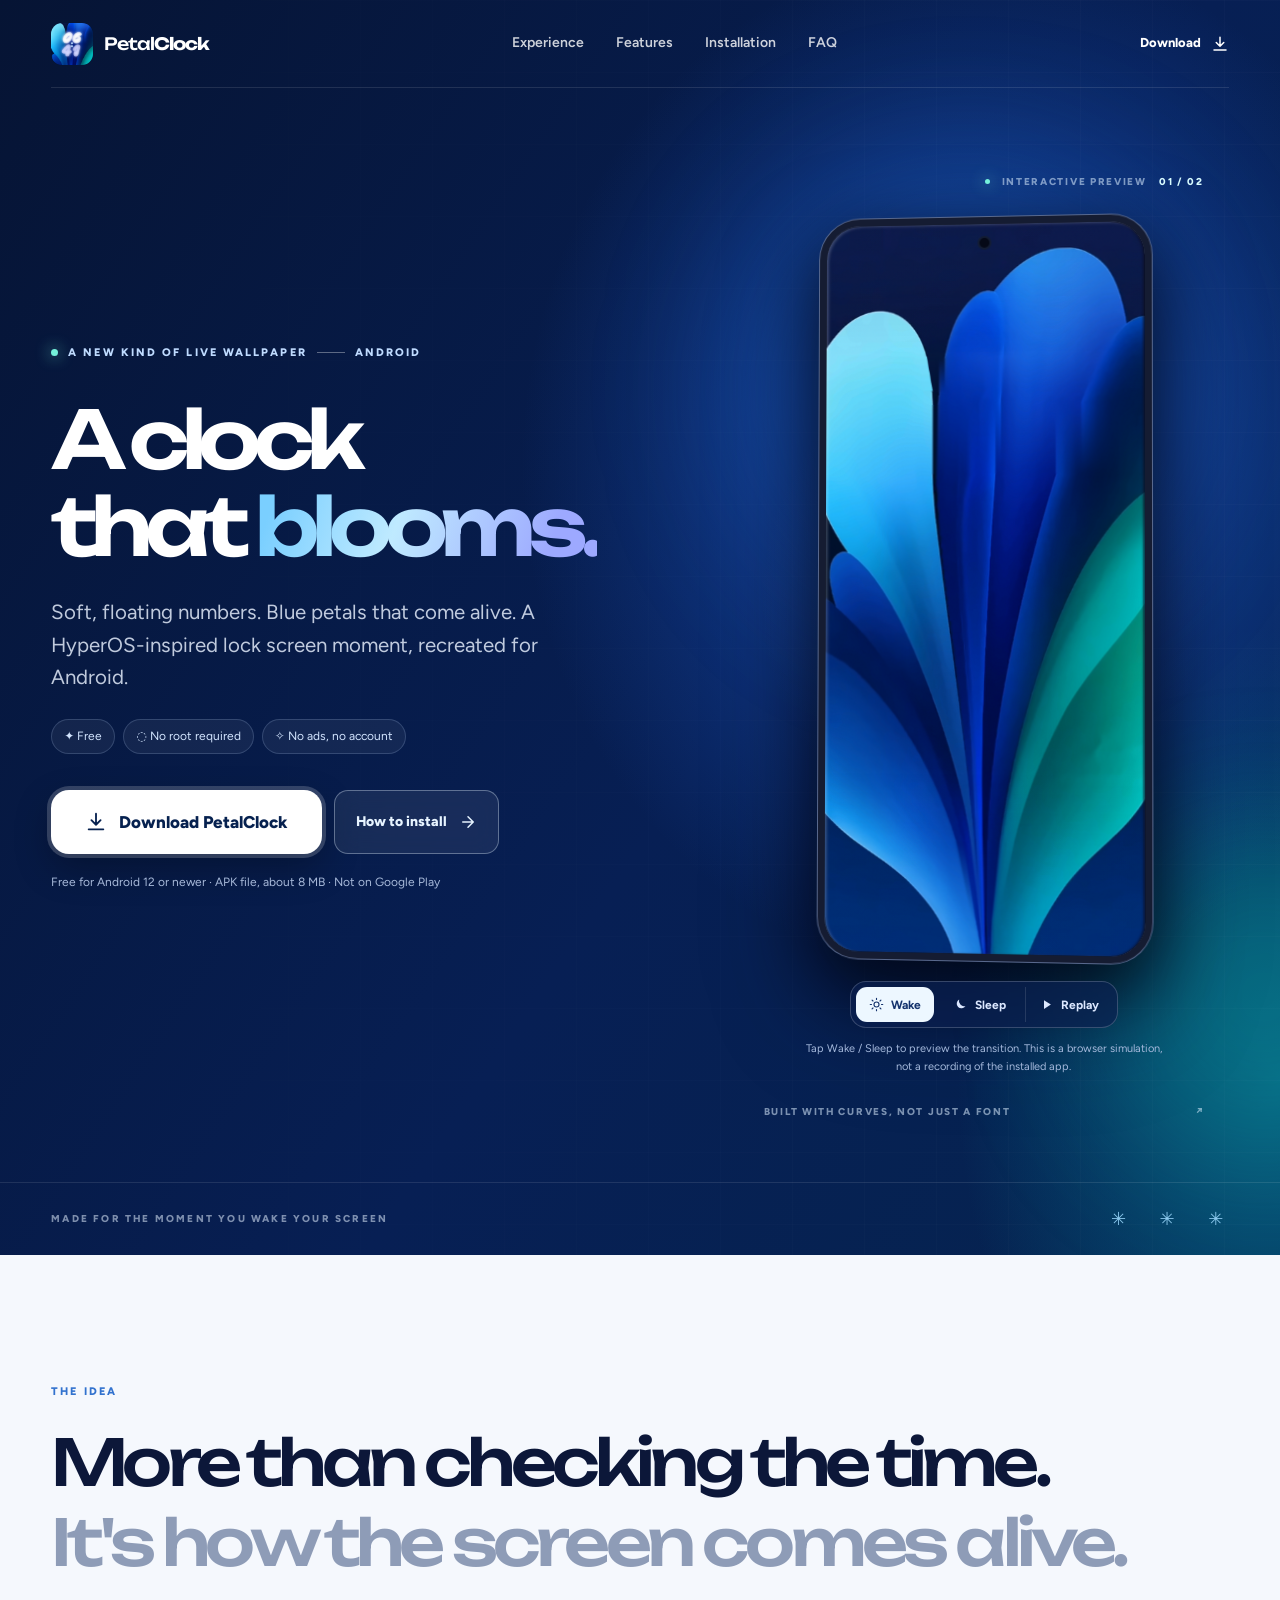
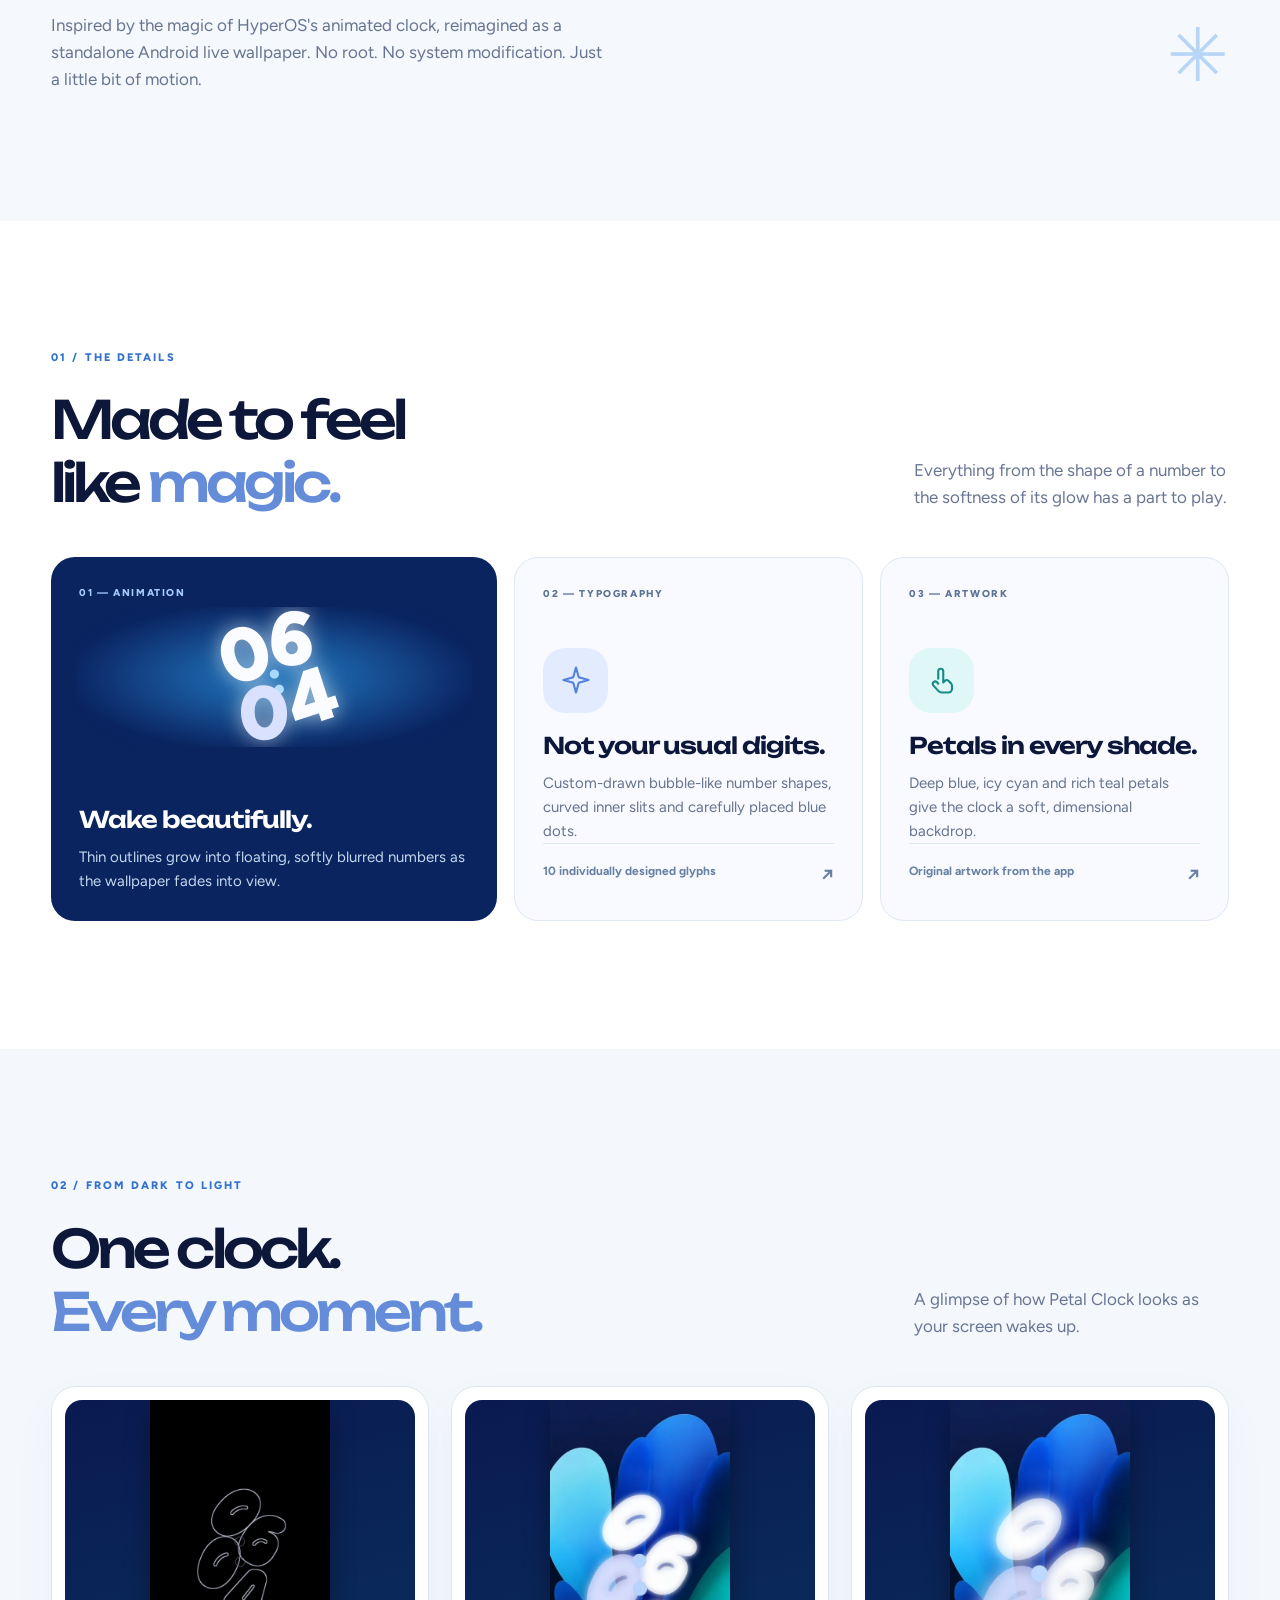
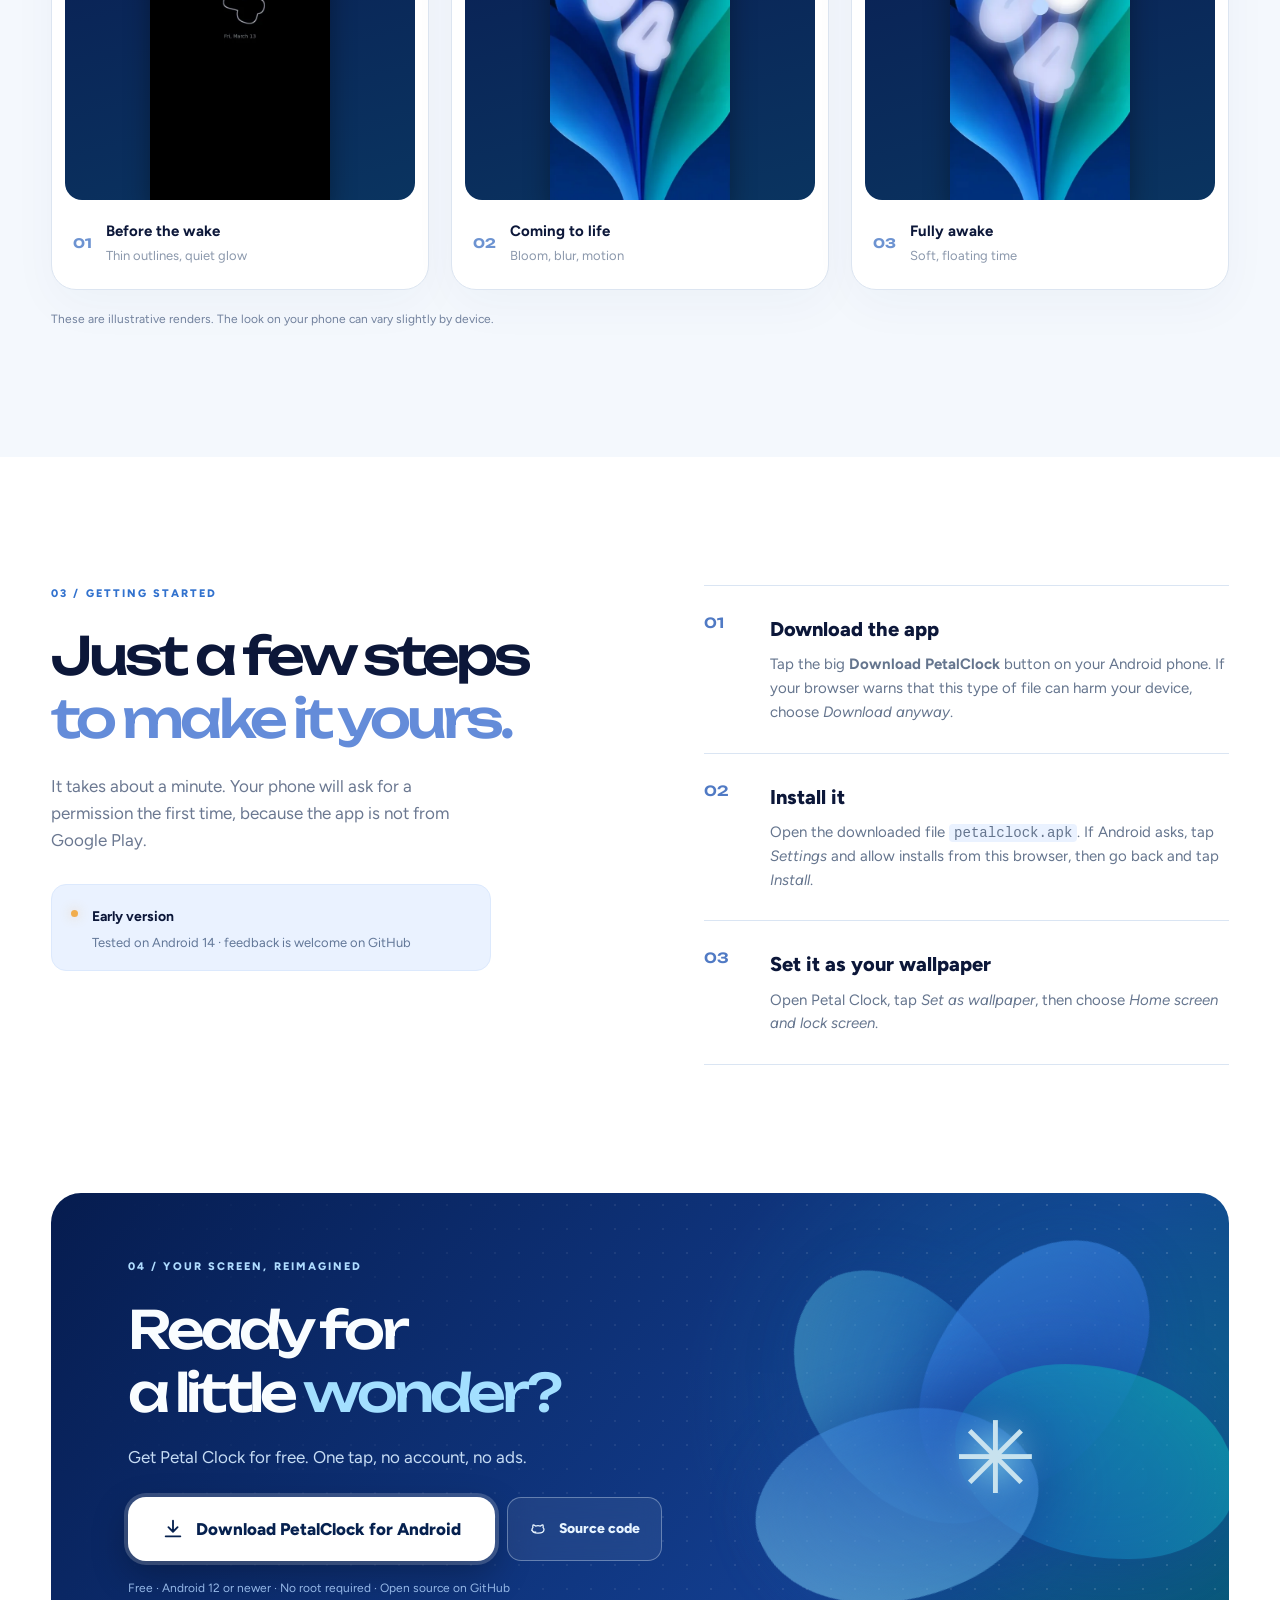
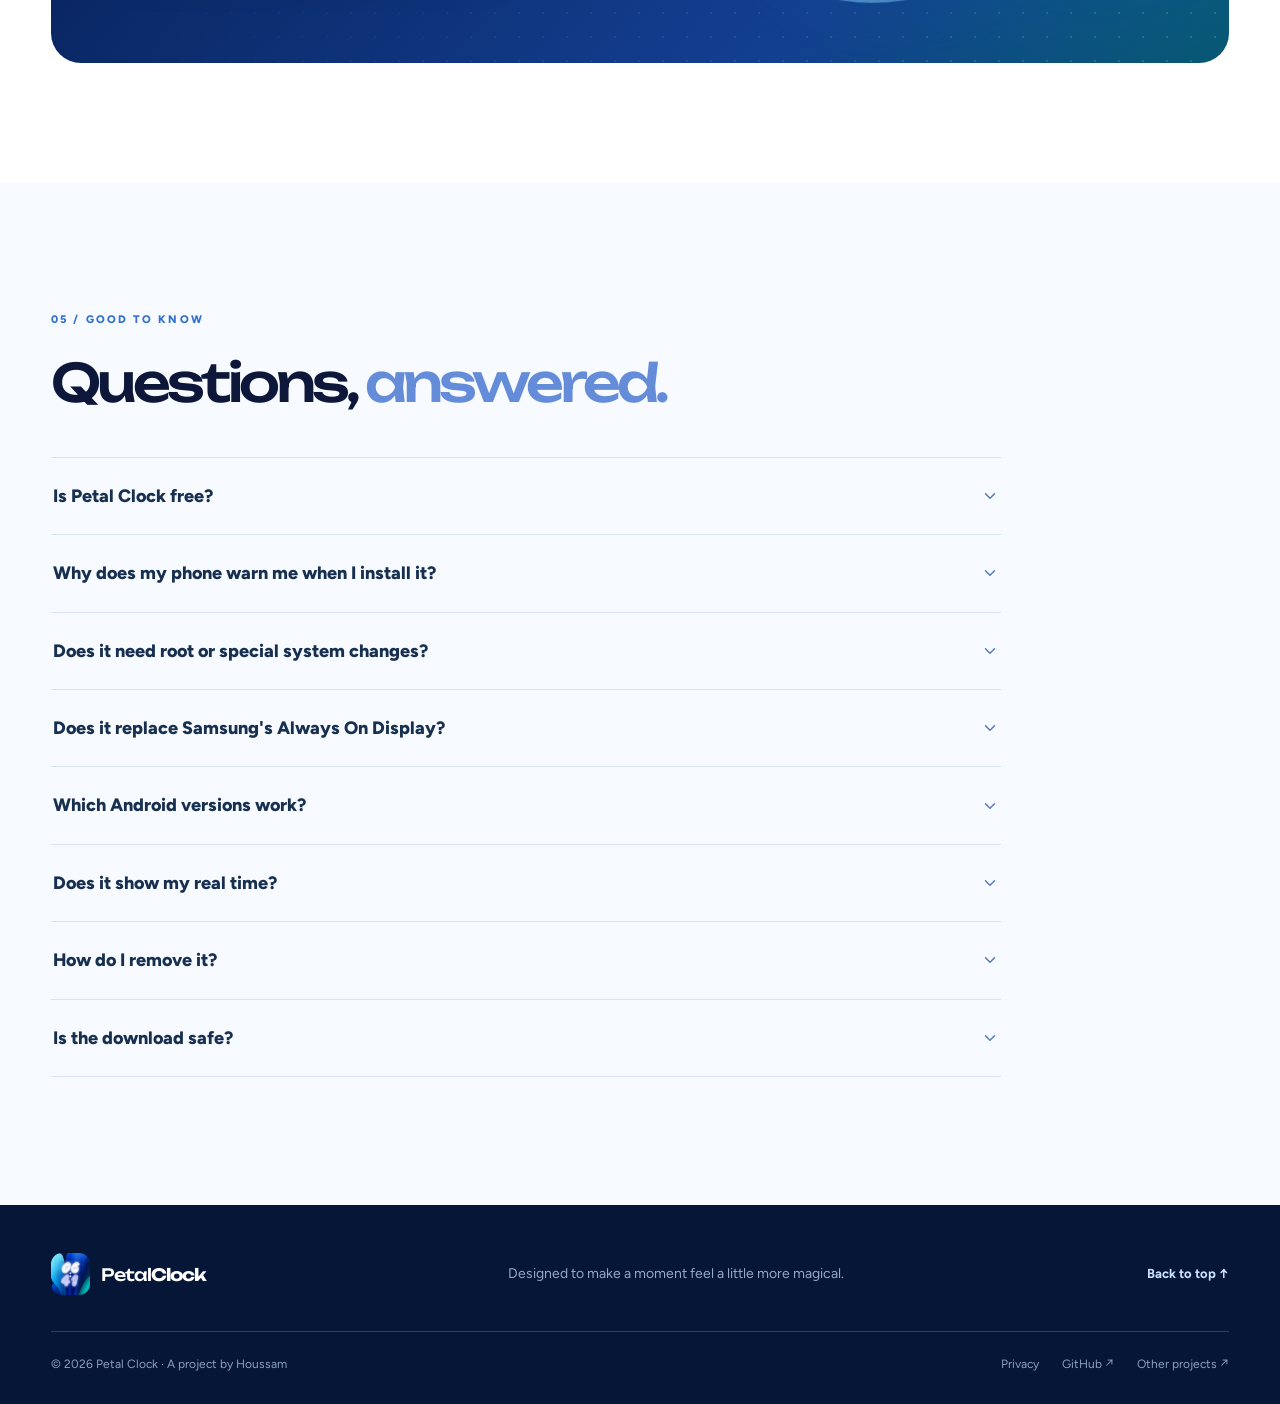
==== commit 764a5f88: "Use petalclock.apk release link and deploy site as Cloudflare Worker Co-Authored-By: Claude Sonnet 5" ====
--- a/docs/index.html
+++ b/docs/index.html
@@ -51,7 +51,7 @@
           <h1 id="hero-title">A clock<br>that <span class="shimmer-text">blooms.</span></h1>
           <p class="hero-description">Soft, floating numbers. Blue petals that come alive. A HyperOS-inspired lock screen moment, recreated for Android.</p>
           <div class="hero-tags"><span>✦ Free</span><span>◌ No root required</span><span>✧ No ads, no account</span></div>
-          <div class="hero-buttons"><a href="https://github.com/Houssam-2021/PetalClock/releases/latest/download/PetalClock.apk" class="button button-primary button-download" download><svg><use href="#icon-download"/></svg> Download PetalClock</a><a href="#install" class="button button-outline">How to install <svg><use href="#icon-arrow"/></svg></a></div>
+          <div class="hero-buttons"><a href="https://github.com/Houssam-2021/PetalClock/releases/latest/download/petalclock.apk" class="button button-primary button-download" download><svg><use href="#icon-download"/></svg> Download PetalClock</a><a href="#install" class="button button-outline">How to install <svg><use href="#icon-arrow"/></svg></a></div>
           <p class="hero-disclaimer">Free for Android 12 or newer · APK file, about 8 MB · Not on Google Play</p>
         </div>
         <div class="hero-stage" id="experience">
@@ -100,9 +100,9 @@
       </div><p class="showcase-caption">These are illustrative renders. The look on your phone can vary slightly by device.</p>
     </div></section>
 
-    <section class="setup section-space" id="install"><div class="container"><div class="setup-layout"><div class="setup-heading"><div class="section-kicker">03 / GETTING STARTED</div><h2>Just a few steps<br><em>to make it yours.</em></h2><p>It takes about a minute. Your phone will ask for a permission the first time, because the app is not from Google Play.</p><div class="status-card"><span class="status-indicator"></span><div><strong>Early version</strong><p>Tested on Android 14 · feedback is welcome on GitHub</p></div></div></div><div class="steps-list"><div class="step"><span class="step-num">01</span><div><h3>Download the app</h3><p>Tap the big <strong>Download PetalClock</strong> button on your Android phone. If your browser warns that this type of file can harm your device, choose <em>Download anyway</em>.</p></div></div><div class="step"><span class="step-num">02</span><div><h3>Install it</h3><p>Open the downloaded file <code>PetalClock.apk</code>. If Android asks, tap <em>Settings</em> and allow installs from this browser, then go back and tap <em>Install</em>.</p></div></div><div class="step"><span class="step-num">03</span><div><h3>Set it as your wallpaper</h3><p>Open Petal Clock, tap <em>Set as wallpaper</em>, then choose <em>Home screen and lock screen</em>.</p></div></div></div></div></div></section>
+    <section class="setup section-space" id="install"><div class="container"><div class="setup-layout"><div class="setup-heading"><div class="section-kicker">03 / GETTING STARTED</div><h2>Just a few steps<br><em>to make it yours.</em></h2><p>It takes about a minute. Your phone will ask for a permission the first time, because the app is not from Google Play.</p><div class="status-card"><span class="status-indicator"></span><div><strong>Early version</strong><p>Tested on Android 14 · feedback is welcome on GitHub</p></div></div></div><div class="steps-list"><div class="step"><span class="step-num">01</span><div><h3>Download the app</h3><p>Tap the big <strong>Download PetalClock</strong> button on your Android phone. If your browser warns that this type of file can harm your device, choose <em>Download anyway</em>.</p></div></div><div class="step"><span class="step-num">02</span><div><h3>Install it</h3><p>Open the downloaded file <code>petalclock.apk</code>. If Android asks, tap <em>Settings</em> and allow installs from this browser, then go back and tap <em>Install</em>.</p></div></div><div class="step"><span class="step-num">03</span><div><h3>Set it as your wallpaper</h3><p>Open Petal Clock, tap <em>Set as wallpaper</em>, then choose <em>Home screen and lock screen</em>.</p></div></div></div></div></div></section>
 
-    <section class="download-section" id="download"><div class="container"><div class="download-panel"><div class="download-decoration" aria-hidden="true"><span></span><span></span><span></span></div><div class="download-copy"><div class="section-kicker light">04 / YOUR SCREEN, REIMAGINED</div><h2>Ready for<br>a little <em>wonder?</em></h2><p>Get Petal Clock for free. One tap, no account, no ads.</p><div class="download-actions"><a class="button button-primary button-download" href="https://github.com/Houssam-2021/PetalClock/releases/latest/download/PetalClock.apk" download><svg><use href="#icon-download"/></svg> Download PetalClock for Android</a><a class="button button-outline" href="https://github.com/Houssam-2021/PetalClock" target="_blank" rel="noopener"><svg><use href="#icon-github"/></svg> Source code</a></div><p class="download-fine">Free · Android 12 or newer · No root required · Open source on GitHub</p></div><div class="download-flower" aria-hidden="true"><i></i><i></i><i></i><i></i><span>✳</span></div></div></div></section>
+    <section class="download-section" id="download"><div class="container"><div class="download-panel"><div class="download-decoration" aria-hidden="true"><span></span><span></span><span></span></div><div class="download-copy"><div class="section-kicker light">04 / YOUR SCREEN, REIMAGINED</div><h2>Ready for<br>a little <em>wonder?</em></h2><p>Get Petal Clock for free. One tap, no account, no ads.</p><div class="download-actions"><a class="button button-primary button-download" href="https://github.com/Houssam-2021/PetalClock/releases/latest/download/petalclock.apk" download><svg><use href="#icon-download"/></svg> Download PetalClock for Android</a><a class="button button-outline" href="https://github.com/Houssam-2021/PetalClock" target="_blank" rel="noopener"><svg><use href="#icon-github"/></svg> Source code</a></div><p class="download-fine">Free · Android 12 or newer · No root required · Open source on GitHub</p></div><div class="download-flower" aria-hidden="true"><i></i><i></i><i></i><i></i><span>✳</span></div></div></div></section>
 
     <section class="faq-section section-space" id="faq"><div class="container"><div class="section-head"><div><div class="section-kicker">05 / GOOD TO KNOW</div><h2>Questions, <em>answered.</em></h2></div></div><div class="faq-list">
       <details><summary>Is Petal Clock free?<svg><use href="#icon-chevron"/></svg></summary><p>Yes, completely free. There are no ads and no account.</p></details>
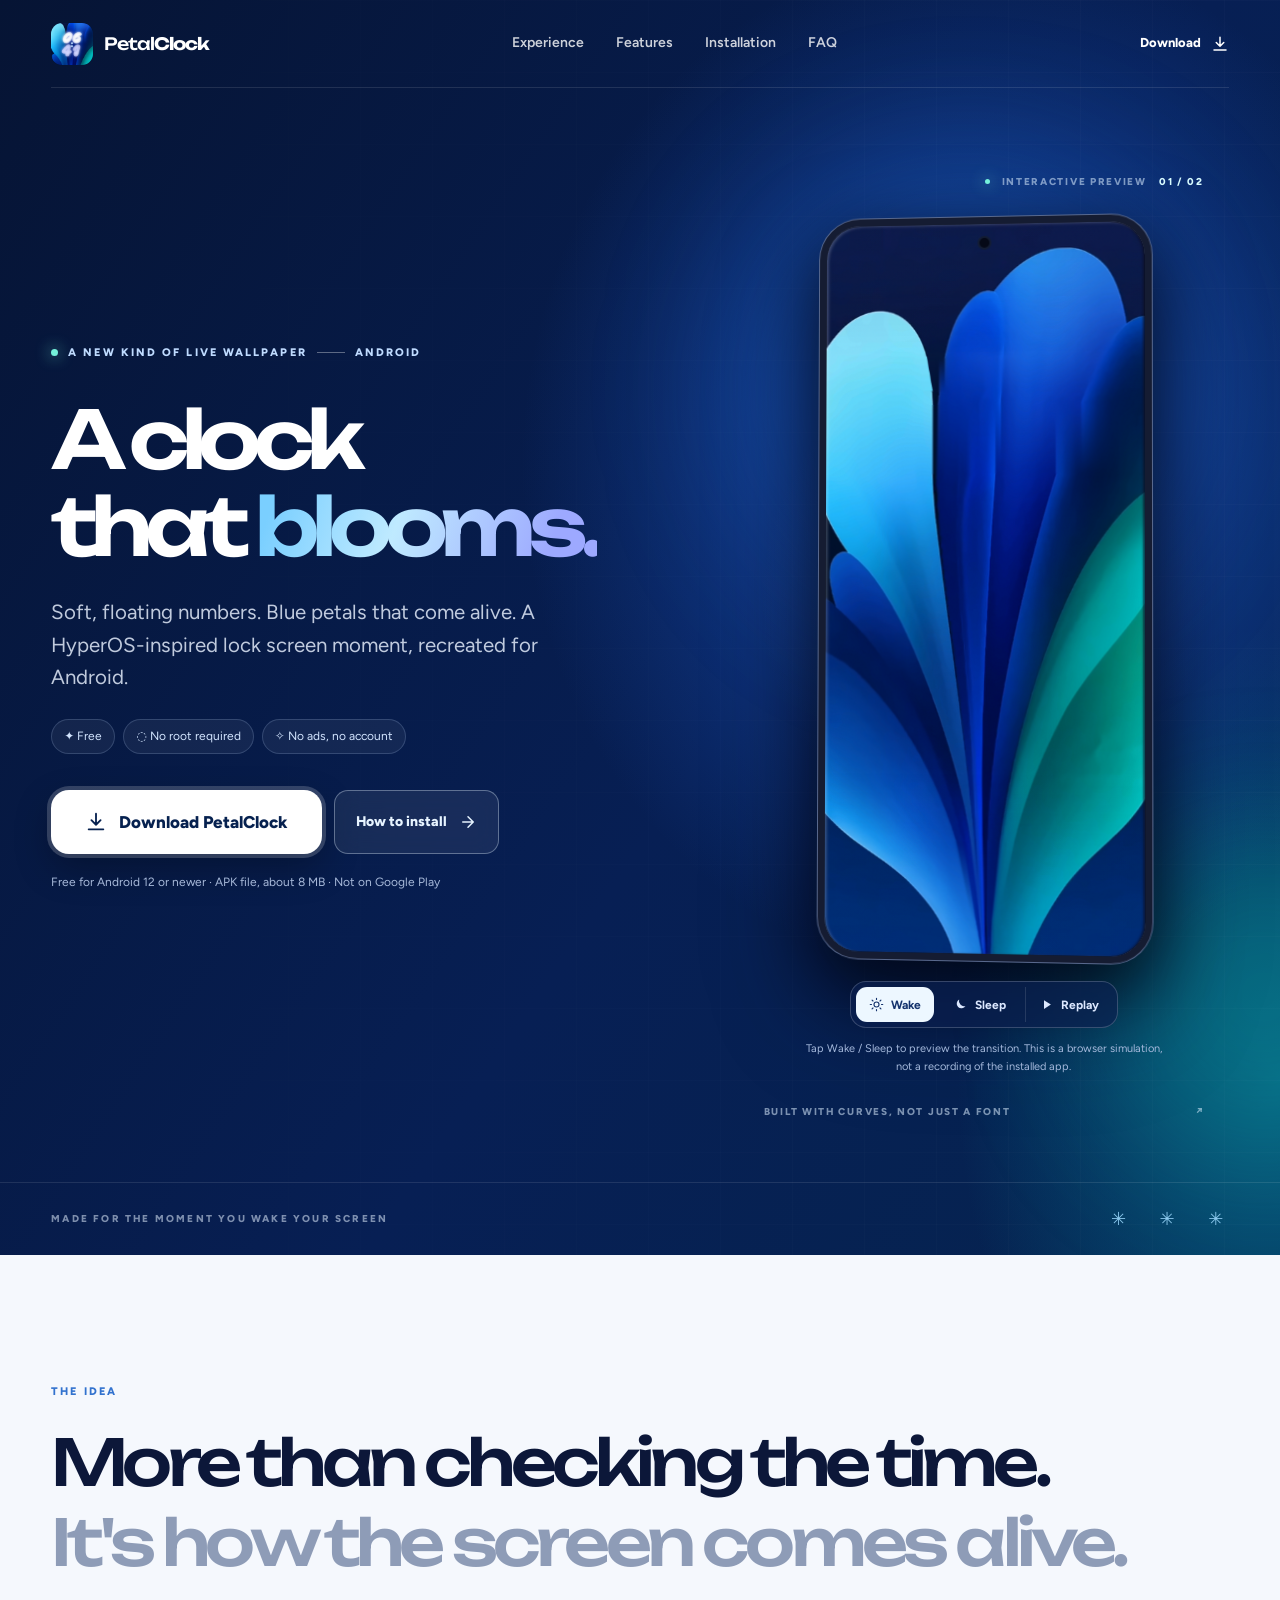
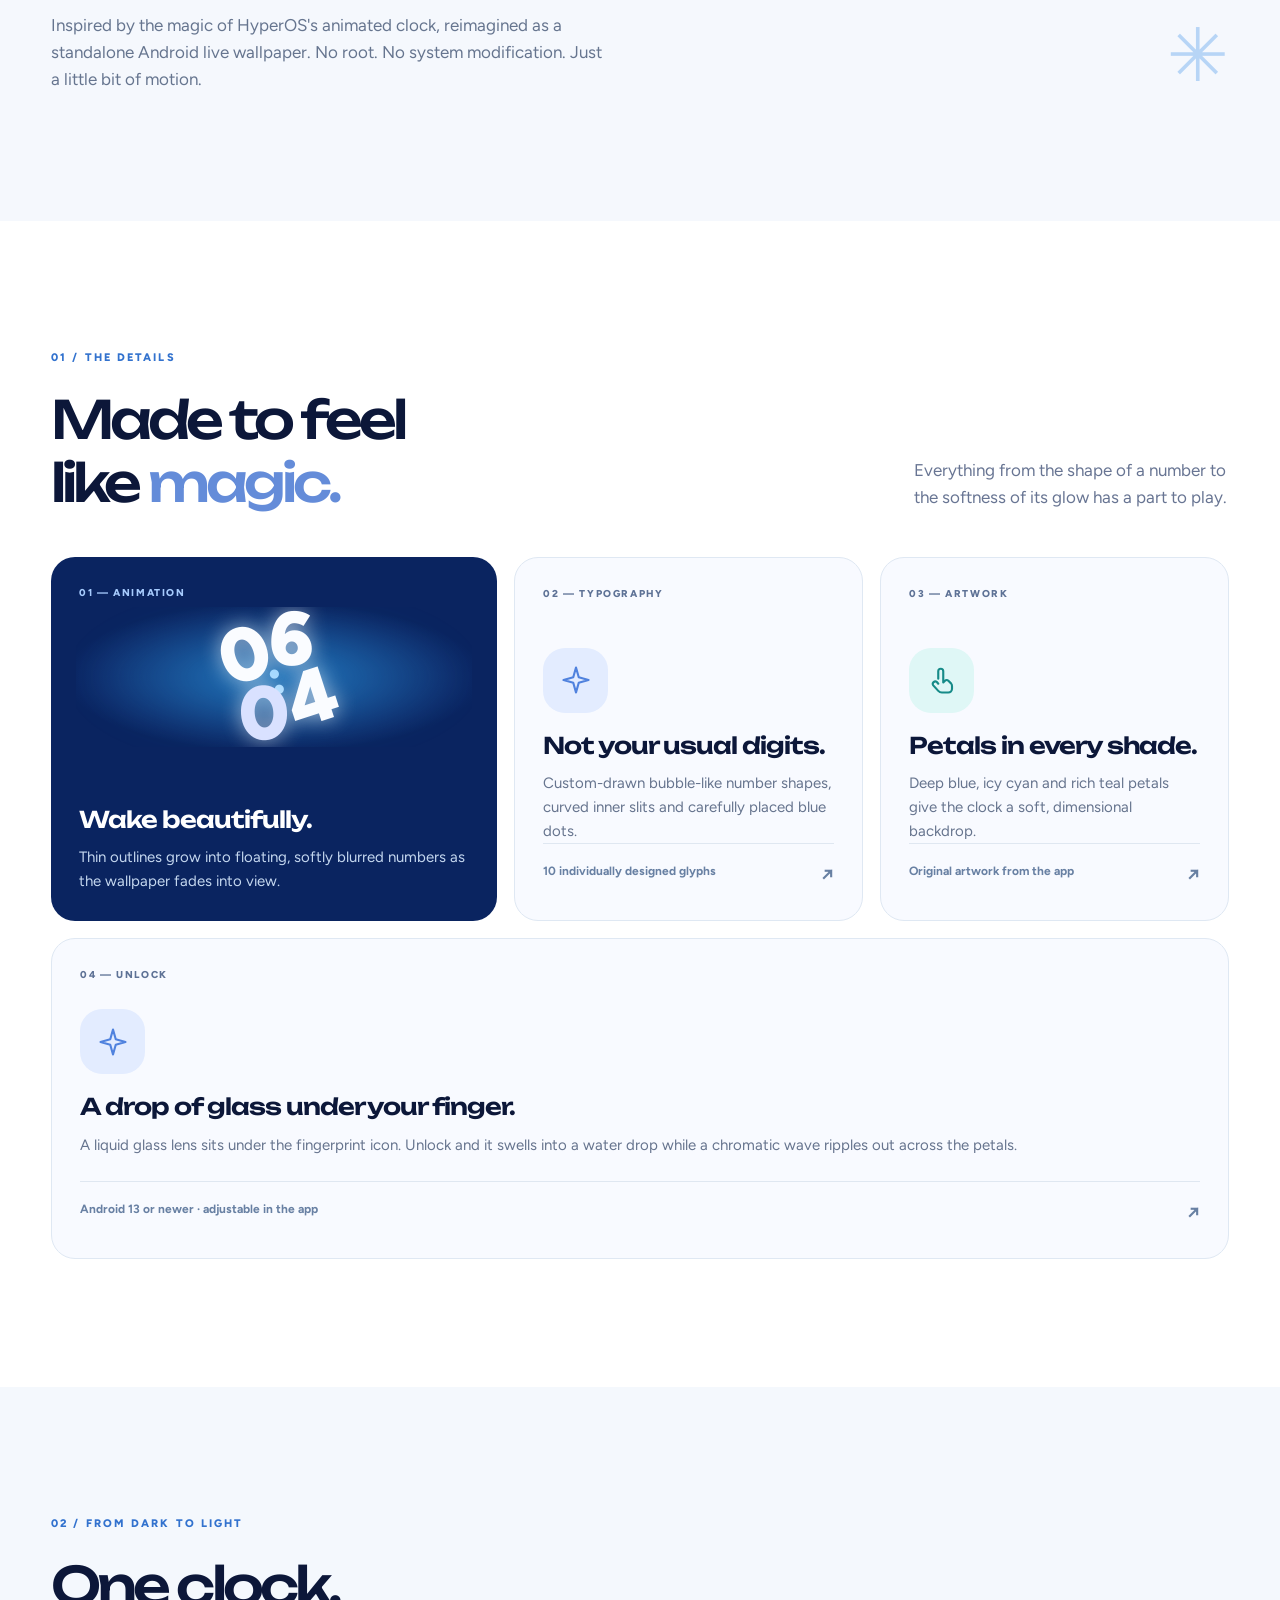
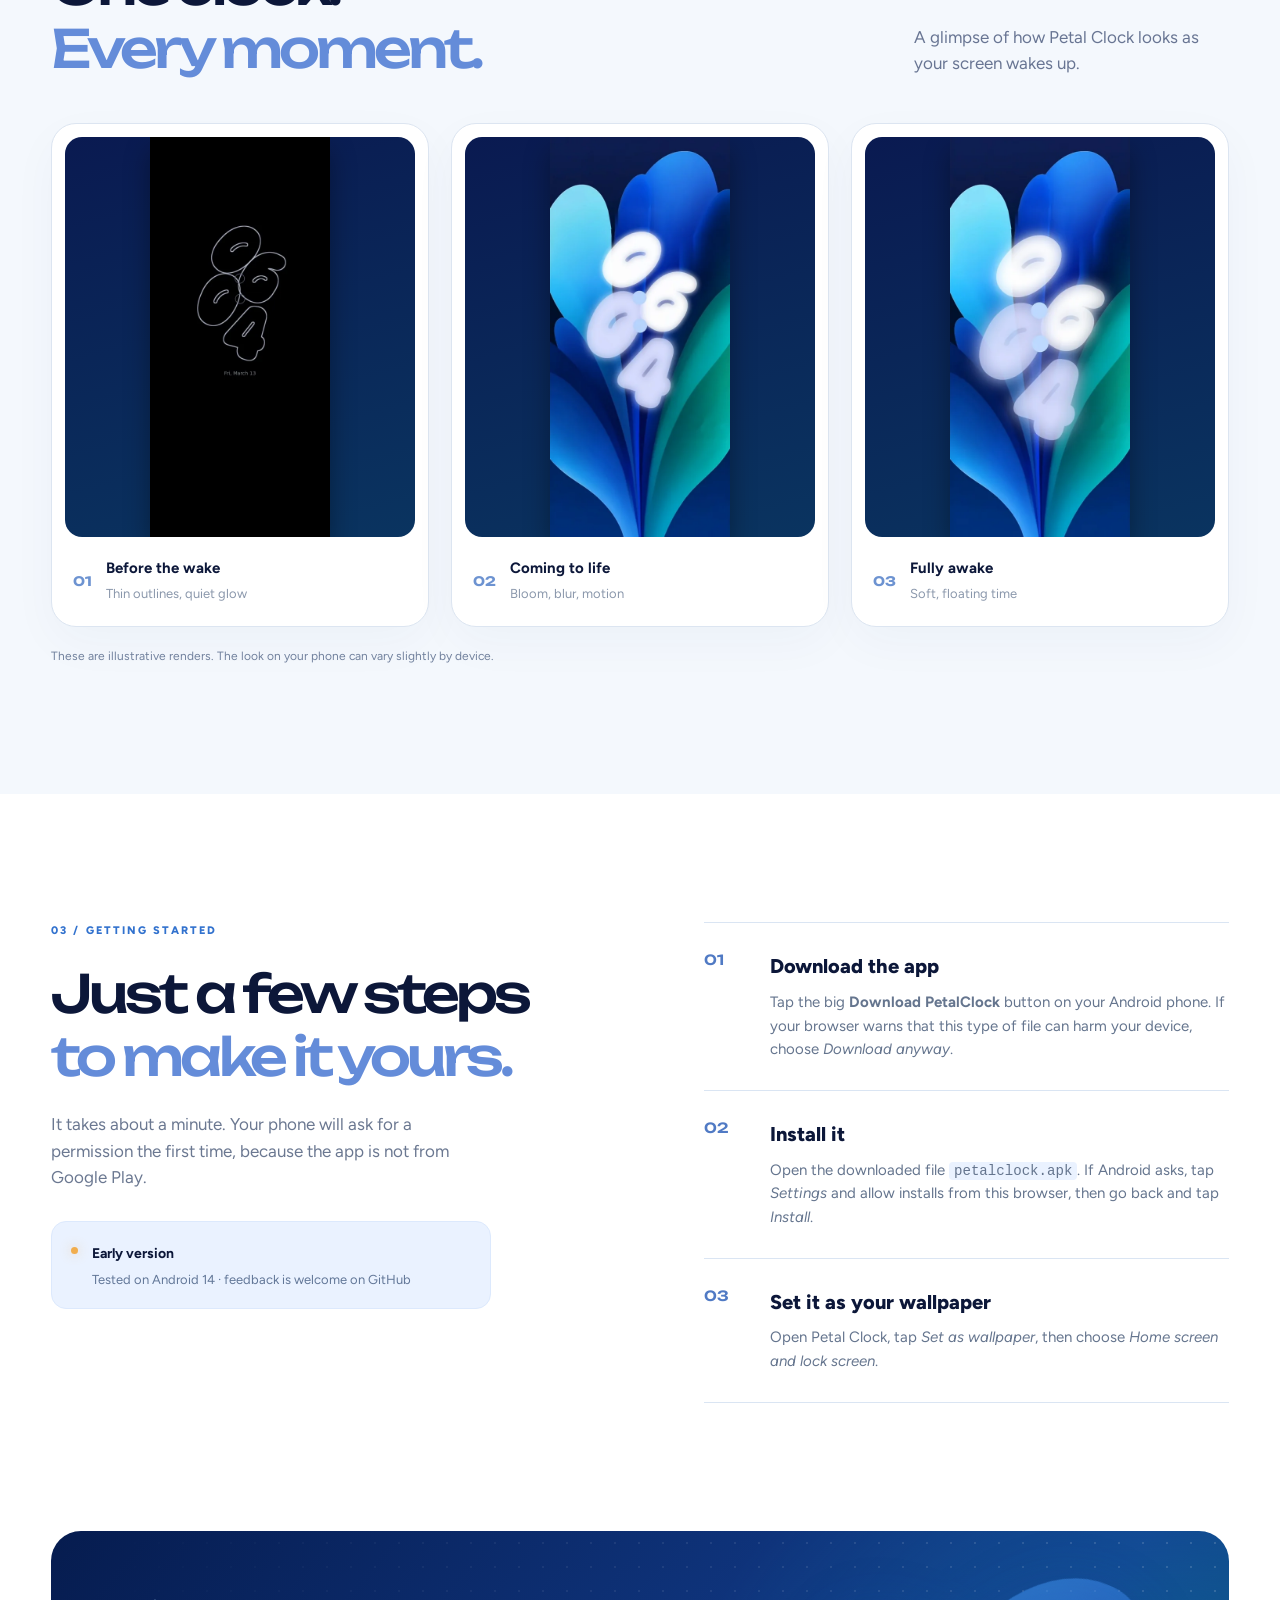
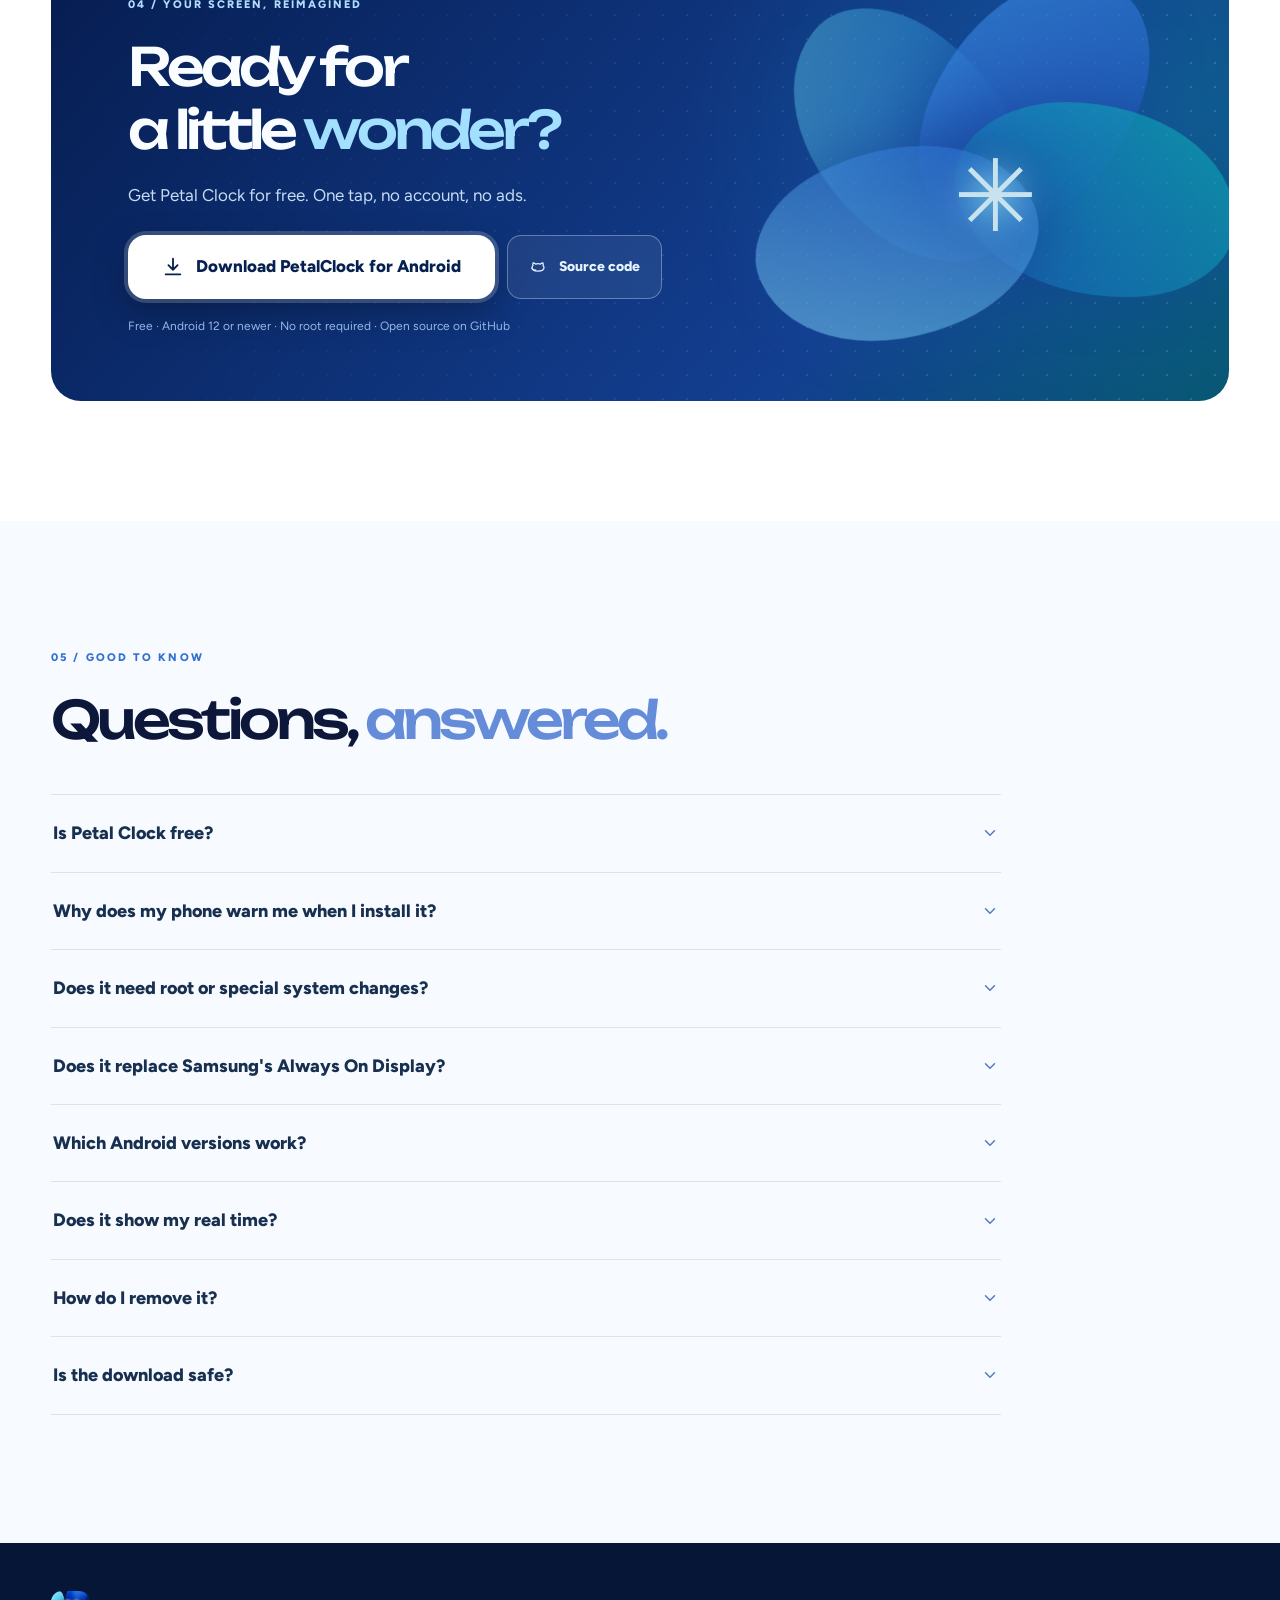
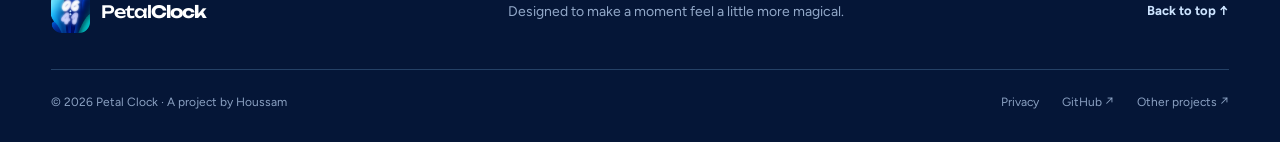
==== commit 4864db70: "Make the fingerprint effect part of the normal app (v1.2) and add a signed release workflow - CHROMA" ====
--- a/docs/index.html
+++ b/docs/index.html
@@ -51,7 +51,7 @@
           <h1 id="hero-title">A clock<br>that <span class="shimmer-text">blooms.</span></h1>
           <p class="hero-description">Soft, floating numbers. Blue petals that come alive. A HyperOS-inspired lock screen moment, recreated for Android.</p>
           <div class="hero-tags"><span>✦ Free</span><span>◌ No root required</span><span>✧ No ads, no account</span></div>
-          <div class="hero-buttons"><a href="https://github.com/Houssam-2021/PetalClock/releases/latest/download/petalclock.apk" class="button button-primary button-download" download><svg><use href="#icon-download"/></svg> Download PetalClock</a><a href="#install" class="button button-outline">How to install <svg><use href="#icon-arrow"/></svg></a></div>
+          <div class="hero-buttons"><a href="https://github.com/Houssam-2021/PetalClock/releases/latest/download/petalclock.apk" class="button button-primary button-download" download type="application/vnd.android.package-archive"><svg><use href="#icon-download"/></svg> Download PetalClock</a><a href="#install" class="button button-outline">How to install <svg><use href="#icon-arrow"/></svg></a></div>
           <p class="hero-disclaimer">Free for Android 12 or newer · APK file, about 8 MB · Not on Google Play</p>
         </div>
         <div class="hero-stage" id="experience">
@@ -89,6 +89,7 @@
         <article class="feature-card card-visual"><span class="feature-index">01 — ANIMATION</span><div class="mini-art mini-blue"><div class="mini-digits"><span>0</span><span>6</span><i>:</i><span>0</span><span>4</span></div><div class="mini-glow"></div></div><div class="feature-bottom"><h3>Wake beautifully.</h3><p>Thin outlines grow into floating, softly blurred numbers as the wallpaper fades into view.</p></div></article>
         <article class="feature-card"><span class="feature-index">02 — TYPOGRAPHY</span><div class="feature-icon-round"><svg><use href="#icon-sparkle"/></svg></div><h3>Not your usual digits.</h3><p>Custom-drawn bubble-like number shapes, curved inner slits and carefully placed blue dots.</p><div class="feature-foot">10 individually designed glyphs <span>↗</span></div></article>
         <article class="feature-card"><span class="feature-index">03 — ARTWORK</span><div class="feature-icon-round teal"><svg><use href="#icon-touch"/></svg></div><h3>Petals in every shade.</h3><p>Deep blue, icy cyan and rich teal petals give the clock a soft, dimensional backdrop.</p><div class="feature-foot">Original artwork from the app <span>↗</span></div></article>
+        <article class="feature-card card-wide"><span class="feature-index">04 — UNLOCK</span><div class="feature-icon-round"><svg><use href="#icon-sparkle"/></svg></div><h3>A drop of glass under your finger.</h3><p>A liquid glass lens sits under the fingerprint icon. Unlock and it swells into a water drop while a chromatic wave ripples out across the petals.</p><div class="feature-foot">Android 13 or newer · adjustable in the app <span>↗</span></div></article>
       </div>
     </div></section>
 
@@ -102,19 +103,19 @@
 
     <section class="setup section-space" id="install"><div class="container"><div class="setup-layout"><div class="setup-heading"><div class="section-kicker">03 / GETTING STARTED</div><h2>Just a few steps<br><em>to make it yours.</em></h2><p>It takes about a minute. Your phone will ask for a permission the first time, because the app is not from Google Play.</p><div class="status-card"><span class="status-indicator"></span><div><strong>Early version</strong><p>Tested on Android 14 · feedback is welcome on GitHub</p></div></div></div><div class="steps-list"><div class="step"><span class="step-num">01</span><div><h3>Download the app</h3><p>Tap the big <strong>Download PetalClock</strong> button on your Android phone. If your browser warns that this type of file can harm your device, choose <em>Download anyway</em>.</p></div></div><div class="step"><span class="step-num">02</span><div><h3>Install it</h3><p>Open the downloaded file <code>petalclock.apk</code>. If Android asks, tap <em>Settings</em> and allow installs from this browser, then go back and tap <em>Install</em>.</p></div></div><div class="step"><span class="step-num">03</span><div><h3>Set it as your wallpaper</h3><p>Open Petal Clock, tap <em>Set as wallpaper</em>, then choose <em>Home screen and lock screen</em>.</p></div></div></div></div></div></section>
 
-    <section class="download-section" id="download"><div class="container"><div class="download-panel"><div class="download-decoration" aria-hidden="true"><span></span><span></span><span></span></div><div class="download-copy"><div class="section-kicker light">04 / YOUR SCREEN, REIMAGINED</div><h2>Ready for<br>a little <em>wonder?</em></h2><p>Get Petal Clock for free. One tap, no account, no ads.</p><div class="download-actions"><a class="button button-primary button-download" href="https://github.com/Houssam-2021/PetalClock/releases/latest/download/petalclock.apk" download><svg><use href="#icon-download"/></svg> Download PetalClock for Android</a><a class="button button-outline" href="https://github.com/Houssam-2021/PetalClock" target="_blank" rel="noopener"><svg><use href="#icon-github"/></svg> Source code</a></div><p class="download-fine">Free · Android 12 or newer · No root required · Open source on GitHub</p></div><div class="download-flower" aria-hidden="true"><i></i><i></i><i></i><i></i><span>✳</span></div></div></div></section>
+    <section class="download-section" id="download"><div class="container"><div class="download-panel"><div class="download-decoration" aria-hidden="true"><span></span><span></span><span></span></div><div class="download-copy"><div class="section-kicker light">04 / YOUR SCREEN, REIMAGINED</div><h2>Ready for<br>a little <em>wonder?</em></h2><p>Get Petal Clock for free. One tap, no account, no ads.</p><div class="download-actions"><a class="button button-primary button-download" href="https://github.com/Houssam-2021/PetalClock/releases/latest/download/petalclock.apk" download type="application/vnd.android.package-archive"><svg><use href="#icon-download"/></svg> Download PetalClock for Android</a><a class="button button-outline" href="https://github.com/Houssam-2021/PetalClock" target="_blank" rel="noopener"><svg><use href="#icon-github"/></svg> Source code</a></div><p class="download-fine">Free · Android 12 or newer · No root required · Open source on GitHub</p></div><div class="download-flower" aria-hidden="true"><i></i><i></i><i></i><i></i><span>✳</span></div></div></div></section>
 
     <section class="faq-section section-space" id="faq"><div class="container"><div class="section-head"><div><div class="section-kicker">05 / GOOD TO KNOW</div><h2>Questions, <em>answered.</em></h2></div></div><div class="faq-list">
       <details><summary>Is Petal Clock free?<svg><use href="#icon-chevron"/></svg></summary><p>Yes, completely free. There are no ads and no account.</p></details>
       <details><summary>Why does my phone warn me when I install it?<svg><use href="#icon-chevron"/></svg></summary><p>Petal Clock is not on Google Play, so Android shows a standard warning for any app installed from a file. You can read every line of the code on GitHub.</p></details>
       <details><summary>Does it need root or special system changes?<svg><use href="#icon-chevron"/></svg></summary><p>No. Petal Clock is a normal Android live wallpaper. It does not touch system files or security settings.</p></details>
       <details><summary>Does it replace Samsung's Always On Display?<svg><use href="#icon-chevron"/></svg></summary><p>No. Samsung's always-on screen is controlled by the system. Petal Clock draws its outlined-clock look only while the wallpaper is visible.</p></details>
-      <details><summary>Which Android versions work?<svg><use href="#icon-chevron"/></svg></summary><p>Android 12 or newer. It has been tested on Android 14.</p></details>
+      <details><summary>Which Android versions work?<svg><use href="#icon-chevron"/></svg></summary><p>Android 12 or newer. It has been tested on Android 14. The fingerprint lens and unlock wave need Android 13; on Android 12 you get everything else.</p></details>
       <details><summary>Does it show my real time?<svg><use href="#icon-chevron"/></svg></summary><p>Yes. It reads your phone's clock and updates every minute.</p></details>
       <details><summary>How do I remove it?<svg><use href="#icon-chevron"/></svg></summary><p>Change your wallpaper in Settings, then uninstall Petal Clock like any other app.</p></details>
       <details><summary>Is the download safe?<svg><use href="#icon-chevron"/></svg></summary><p>Only download from this site or the official GitHub page. Do not install copies from other websites.</p></details>
     </div></div></section>
-  </main>
+    </main>
 
   <footer class="footer"><div class="container footer-top"><a href="#top" class="brand footer-brand"><span class="brand-icon" aria-hidden="true"><img src="assets/icon.png" alt="" width="42" height="42" style="border-radius:11px"></span><span>Petal<span class="brand-strong">Clock</span></span></a><p>Designed to make a moment feel a little more magical.</p><a href="#top" class="back-top">Back to top ↑</a></div><div class="container footer-bottom"><span>© <span id="copyright-year">2026</span> Petal Clock · A project by Houssam</span><div><a href="privacy.html">Privacy</a><a href="https://github.com/Houssam-2021/PetalClock" target="_blank" rel="noopener">GitHub ↗</a><a href="https://houseli.site/" target="_blank" rel="noopener">Other projects ↗</a></div></div></footer>
 </body>
--- a/docs/styles.css
+++ b/docs/styles.css
@@ -3,7 +3,7 @@
 .site-header{position:absolute;top:0;left:0;width:100%;z-index:20;color:white}.header-row{height:88px;display:flex;align-items:center;gap:28px;justify-content:space-between;border-bottom:1px solid rgba(255,255,255,.11)}.brand{display:inline-flex;align-items:center;gap:11px;color:white;text-decoration:none;white-space:nowrap;font:500 17px/1 var(--display);letter-spacing:-.06em}.brand-strong{font-weight:700}.brand-icon{display:grid;place-items:center;width:42px;height:42px;color:#aee6ff}.brand-icon svg{width:42px;height:42px}.desktop-nav{display:flex;gap:32px}.desktop-nav a{color:rgba(255,255,255,.8);font-size:14px;font-weight:600;text-decoration:none;transition:color .2s}.desktop-nav a:hover{color:#fff}.header-link{display:flex;align-items:center;gap:10px;font-size:13px;font-weight:750;color:#fff;text-decoration:none;white-space:nowrap}.header-link svg{width:18px;height:18px;transition:transform .2s}.header-link:hover svg{transform:translateX(4px)}
 .hero{position:relative;isolation:isolate;overflow:hidden;background:radial-gradient(ellipse 49% 56% at 77% 37%,#174aab 0%,transparent 74%),radial-gradient(ellipse 35% 50% at 100% 86%,#075e80 0%,transparent 72%),linear-gradient(124deg,#061434,#071f54 57%,#052450);color:#fff;padding:146px 0 0;min-height:900px}.hero:before{content:"";position:absolute;inset:0;opacity:.24;pointer-events:none;background-image:linear-gradient(rgba(255,255,255,.07) 1px,transparent 1px),linear-gradient(90deg,rgba(255,255,255,.07) 1px,transparent 1px);background-size:72px 72px;mask-image:linear-gradient(90deg,transparent,#000 82%)}.hero-orb{position:absolute;border-radius:50%;filter:blur(70px);pointer-events:none;z-index:-1}.orb-one{width:450px;height:450px;right:7%;top:13%;background:rgba(29,108,222,.32)}.orb-two{width:340px;height:340px;right:-12%;bottom:7%;background:rgba(11,191,168,.23)}.hero-layout{display:grid;grid-template-columns:minmax(0,1fr) minmax(350px,490px);align-items:center;min-height:685px;gap:clamp(20px,4vw,70px)}.hero-copy{position:relative;z-index:5;padding-bottom:86px}.eyebrow,.section-kicker,.feature-index,.statement-label{font-family:var(--body);font-size:11px;letter-spacing:.19em;font-weight:800}.eyebrow{display:flex;align-items:center;gap:10px;flex-wrap:wrap;color:#bfdbff;margin-bottom:35px}.eyebrow-dot,.signal,.status-indicator{width:7px;height:7px;border-radius:50%;background:#75f1db;box-shadow:0 0 15px #75f1db;display:inline-block;flex:none}.eyebrow-line{width:28px;height:1px;background:rgba(255,255,255,.35)}h1,h2,h3,p{margin-top:0}.hero h1{font:600 clamp(58px,6.25vw,101px)/1.08 var(--display);letter-spacing:-.09em;margin:0 0 27px}.shimmer-text{background:linear-gradient(109deg,#7acfff 7%,#bfeaff 42%,#9da9ff 85%);color:transparent;-webkit-background-clip:text;background-clip:text}.hero-description{max-width:510px;color:rgba(233,241,255,.82);font-size:clamp(18px,1.6vw,21px);line-height:1.6;margin:0 0 25px}.hero-tags{display:flex;flex-wrap:wrap;gap:8px;margin-bottom:36px}.hero-tags span{border:1px solid rgba(191,219,255,.19);background:rgba(255,255,255,.055);border-radius:50px;padding:7px 12px;font-size:12px;color:#d3e5ff}.hero-buttons,.download-actions{display:flex;gap:12px;flex-wrap:wrap}.button{min-height:53px;padding:0 21px;border:0;border-radius:14px;display:inline-flex;align-items:center;justify-content:center;gap:12px;font-size:14px;font-weight:800;text-decoration:none;cursor:pointer;transition:transform .22s,background .22s,border-color .22s}.button svg{width:18px;height:18px;flex:none}.button:hover{transform:translateY(-2px)}.button:active{transform:scale(.98)}.button-primary{color:#082152;background:#f4faff;box-shadow:0 7px 22px rgba(0,0,0,.12)}.button-primary:hover{background:#d6f2ff}.button-outline{color:#e7f4ff;border:1px solid rgba(229,242,255,.35);background:rgba(255,255,255,.07);backdrop-filter:blur(12px)}.button-outline:hover{background:rgba(255,255,255,.12)}.hero-disclaimer{font-size:12px;color:#a7b9d9;margin:19px 0 0;max-width:480px}
 .hero-stage{position:relative;display:flex;align-items:center;flex-direction:column;padding:28px 0 56px}.stage-glow{position:absolute;z-index:0;top:19%;left:50%;transform:translateX(-50%);width:96%;height:50%;background:radial-gradient(ellipse,#3c80da55,transparent 67%);pointer-events:none}.stage-label{display:flex;align-items:center;justify-content:space-between;gap:12px;width:min(100%,440px);position:relative;z-index:3;color:rgba(221,239,255,.55);font-size:10px;font-weight:800;letter-spacing:.17em}.top-label{margin:0 0 25px}.top-label .signal{margin-left:auto;width:5px;height:5px}.top-label span:nth-child(2){color:#d8fbff}.bottom-label{margin-top:29px}.phone-wrap{position:relative;z-index:2;width:min(100%,334px);filter:drop-shadow(0 33px 43px rgba(0,4,22,.7))}.phone{position:relative;border:7px solid #151c32;background:#070f20;aspect-ratio:460/1024;overflow:hidden;border-radius:41px;box-shadow:inset 0 0 0 1.2px #8691b9,0 0 0 1px #59698e,0 20px 60px rgba(0,0,0,.38);transform:perspective(1300px) rotateY(-4deg) rotateX(1.1deg);transition:transform .5s ease}.phone:hover{transform:perspective(1300px) rotateY(0) rotateX(0)}.phone-camera{position:absolute;z-index:9;top:12px;left:50%;transform:translateX(-50%);background:#050917;border:2px solid #131d34;border-radius:50%;width:14px;height:14px}.phone-shine{position:absolute;inset:0;z-index:8;pointer-events:none;border-radius:34px;box-shadow:inset 2px 1px 3px #ffffff35,inset -2px 0 2px #0b0f27a0}.screen{position:absolute;inset:0;overflow:hidden;background:#02040a;border-radius:34px;container-type:size}.wallpaper,.wallpaper-vignette{position:absolute;inset:0;pointer-events:none}.wallpaper{background:url('assets/petals.webp') center / cover no-repeat;opacity:1;will-change:opacity}.screen.has-video .screen-status,.screen.has-video .date-lock,.screen.has-video .clock-digit,.screen.has-video .clock-dot,.screen.has-video .aod-footer,.screen.has-video .lock-bottom{display:none}.screen-video{position:absolute;inset:0;width:100%;height:100%;object-fit:cover;pointer-events:none;z-index:1}.wallpaper-vignette{background:linear-gradient(180deg,#00051b28 0%,transparent 18%,transparent 75%,#00133e20 100%);opacity:.6}.screen-status{position:absolute;inset:10px 14px auto;display:flex;justify-content:space-between;align-items:center;color:#f2f6ff;font-weight:650;font-size:10px;z-index:5}.status-icons svg{width:42px;height:15px}.date-lock{position:absolute;top:5%;left:5.3%;font-size:clamp(8px,1vw,11px);font-weight:500;line-height:1.4;color:#dce9fc;z-index:5}.clock-digit{position:absolute;width:30%;height:19%;z-index:3;left:50%;top:40%;transform:translate(-50%,-50%);will-change:left,top,transform,opacity}.clock-digit svg{height:100%;width:100%;overflow:visible;filter:drop-shadow(0 0 1px #eef6ff)}.clock-digit .digit-outline{opacity:0;stroke:rgba(220,231,255,.9);stroke-width:1.7;fill:none}.clock-digit .digit-glow{opacity:1;filter:blur(7px)}.clock-digit .digit-fill{opacity:1;filter:blur(3.3px)}.clock-digit[data-row="low"] .digit-glow{filter:blur(12px)}.clock-digit[data-row="low"] .digit-fill{filter:blur(6px)}.clock-dot{position:absolute;width:9%;aspect-ratio:1;left:50%;top:45%;background:#b8d6ff;z-index:4;border-radius:50%;box-shadow:0 0 14px #c0e6ff55;transform:translate(-50%,-50%)}.aod-footer{position:absolute;z-index:5;top:59%;left:0;right:0;display:flex;align-items:center;flex-direction:column;color:#c9d5f4;font-size:9px;opacity:0;line-height:1.7}.aod-battery{font-size:8px;color:#a3b2ca}.lock-bottom{position:absolute;inset:auto 6% 3.1%;z-index:5;display:flex;align-items:center;justify-content:space-between;color:#d9e7ff}.lock-shortcut svg{width:16px;height:16px}.fingerprint{width:31px;height:31px;border:1.5px solid #eaf1ff99;border-radius:50%;display:grid;place-items:center}.fingerprint span{width:13px;height:13px;border:1px solid #dbeaff99;border-radius:50%}.demo-controls{position:relative;z-index:4;display:flex;gap:6px;padding:5px;background:rgba(12,33,83,.64);border:1px solid rgba(255,255,255,.19);border-radius:16px;margin-top:23px;backdrop-filter:blur(18px)}.demo-btn{border:0;border-radius:11px;padding:10px 13px;display:flex;align-items:center;gap:7px;color:#dce8ff;background:transparent;font:700 12px var(--body);cursor:pointer;transition:background .2s,color .2s}.demo-btn svg{width:15px;height:15px}.demo-btn.is-active{background:#edf7ff;color:#15336d}.demo-btn:hover:not(.is-active){background:rgba(255,255,255,.12)}.demo-replay{border-left:1px solid rgba(255,255,255,.12);border-radius:0 11px 11px 0}.demo-caption{z-index:3;position:relative;text-align:center;margin:12px 0 0;max-width:360px;color:#a4b8db;font-size:11px}.hero-bottomline{margin-top:6px;border-top:1px solid rgba(255,255,255,.1);position:relative;z-index:3}.hero-bottom-inner{min-height:72px;display:flex;align-items:center;justify-content:space-between;color:rgba(228,241,255,.54);font-size:10px;font-weight:800;letter-spacing:.22em}.tiny-stars{font-size:18px;color:#8bc8ed;letter-spacing:.3em}
-.section-space{padding:clamp(75px,10vw,136px) 0}.statement{background:#f5f8fd}.statement-label,.section-kicker{color:#3272ce;margin:0 0 23px}.statement h2{font:500 clamp(32px,5vw,67px)/1.24 var(--display);letter-spacing:-.075em;max-width:1160px;margin:0}.statement h2 span{color:#8e9cb7}.statement-bottom{margin-top:30px;display:flex;align-items:flex-end;justify-content:space-between;gap:20px}.statement-bottom p{max-width:560px;font-size:17px;color:#66758f;margin:0}.statement-glyph{font-size:74px;line-height:1;color:#b7d5f6}.section-head{display:flex;justify-content:space-between;align-items:end;gap:36px;margin-bottom:42px}.section-head h2,.setup-heading h2,.download-copy h2{font:500 clamp(33px,4.1vw,57px)/1.2 var(--display);letter-spacing:-.075em;margin:0}.section-head h2 em,.setup-heading h2 em,.download-copy h2 em{font-style:normal;color:#648cd9}.section-head>p{max-width:315px;color:var(--muted);margin:0 0 4px}.features{background:#fff}.feature-grid{display:grid;grid-template-columns:1.28fr 1fr 1fr;gap:17px}.feature-card{min-height:346px;border-radius:24px;border:1px solid #dfe8f3;background:#f8faff;padding:28px;display:flex;flex-direction:column;overflow:hidden}.feature-index{color:#5e7296;font-size:10px;letter-spacing:.16em}.feature-card h3{font:600 23px/1.25 var(--display);letter-spacing:-.045em;margin:19px 0 11px}.feature-card p{font-size:15px;color:#66748e;line-height:1.6;margin-bottom:0}.card-visual{background:#0a2460;color:white;border:0}.card-visual .feature-index{color:#a6cbfd}.card-visual p{color:#c4d7ef}.feature-bottom{margin-top:auto}.feature-bottom h3{margin-top:8px}.mini-art{height:140px;position:relative;display:flex;align-items:center;justify-content:center;overflow:hidden;margin:6px -3px}.mini-blue{background:radial-gradient(ellipse at center,#357de999,transparent 75%)}.mini-digits{display:grid;grid-template-columns:repeat(2,1fr);grid-template-rows:repeat(2,1fr);transform:rotate(-18deg);position:relative;z-index:2;column-gap:10px}.mini-digits span{font:900 76px/.8 var(--body);letter-spacing:-.11em;color:#fafcff;text-shadow:0 0 20px #fff9}.mini-digits span:nth-child(2){transform:rotate(18deg)}.mini-digits span:nth-child(4){color:#d9e1ff;transform:rotate(14deg)}.mini-digits i{position:absolute;left:50%;top:50%;transform:translate(-50%,-50%);font:800 50px var(--body);color:#a3d8ff}.mini-glow{position:absolute;inset:0;background:radial-gradient(ellipse at center,#18b9d155,transparent 70%);filter:blur(16px)}.feature-icon-round{width:65px;height:65px;display:grid;place-items:center;border-radius:22px;background:#e3ecff;color:#5082de;margin-top:46px}.feature-icon-round svg{width:30px;height:30px}.feature-icon-round.teal{color:#168b88;background:#dff7f6}.feature-foot{border-top:1px solid #dfe7f1;padding-top:18px;margin-top:auto;display:flex;justify-content:space-between;color:#6880a3;font-size:12px;font-weight:700}.feature-foot span{font-size:19px}
+.section-space{padding:clamp(75px,10vw,136px) 0}.statement{background:#f5f8fd}.statement-label,.section-kicker{color:#3272ce;margin:0 0 23px}.statement h2{font:500 clamp(32px,5vw,67px)/1.24 var(--display);letter-spacing:-.075em;max-width:1160px;margin:0}.statement h2 span{color:#8e9cb7}.statement-bottom{margin-top:30px;display:flex;align-items:flex-end;justify-content:space-between;gap:20px}.statement-bottom p{max-width:560px;font-size:17px;color:#66758f;margin:0}.statement-glyph{font-size:74px;line-height:1;color:#b7d5f6}.section-head{display:flex;justify-content:space-between;align-items:end;gap:36px;margin-bottom:42px}.section-head h2,.setup-heading h2,.download-copy h2{font:500 clamp(33px,4.1vw,57px)/1.2 var(--display);letter-spacing:-.075em;margin:0}.section-head h2 em,.setup-heading h2 em,.download-copy h2 em{font-style:normal;color:#648cd9}.section-head>p{max-width:315px;color:var(--muted);margin:0 0 4px}.features{background:#fff}.feature-grid{display:grid;grid-template-columns:1.28fr 1fr 1fr;gap:17px}.feature-card{min-height:346px;border-radius:24px;border:1px solid #dfe8f3;background:#f8faff;padding:28px;display:flex;flex-direction:column;overflow:hidden}.feature-index{color:#5e7296;font-size:10px;letter-spacing:.16em}.feature-card h3{font:600 23px/1.25 var(--display);letter-spacing:-.045em;margin:19px 0 11px}.feature-card p{font-size:15px;color:#66748e;line-height:1.6;margin-bottom:0}.card-visual{background:#0a2460;color:white;border:0}.card-visual .feature-index{color:#a6cbfd}.card-visual p{color:#c4d7ef}.feature-bottom{margin-top:auto}.feature-bottom h3{margin-top:8px}.mini-art{height:140px;position:relative;display:flex;align-items:center;justify-content:center;overflow:hidden;margin:6px -3px}.mini-blue{background:radial-gradient(ellipse at center,#357de999,transparent 75%)}.mini-digits{display:grid;grid-template-columns:repeat(2,1fr);grid-template-rows:repeat(2,1fr);transform:rotate(-18deg);position:relative;z-index:2;column-gap:10px}.mini-digits span{font:900 76px/.8 var(--body);letter-spacing:-.11em;color:#fafcff;text-shadow:0 0 20px #fff9}.mini-digits span:nth-child(2){transform:rotate(18deg)}.mini-digits span:nth-child(4){color:#d9e1ff;transform:rotate(14deg)}.mini-digits i{position:absolute;left:50%;top:50%;transform:translate(-50%,-50%);font:800 50px var(--body);color:#a3d8ff}.mini-glow{position:absolute;inset:0;background:radial-gradient(ellipse at center,#18b9d155,transparent 70%);filter:blur(16px)}.feature-icon-round{width:65px;height:65px;display:grid;place-items:center;border-radius:22px;background:#e3ecff;color:#5082de;margin-top:46px}.feature-icon-round svg{width:30px;height:30px}.feature-icon-round.teal{color:#168b88;background:#dff7f6}.feature-foot{border-top:1px solid #dfe7f1;padding-top:18px;margin-top:auto;display:flex;justify-content:space-between;color:#6880a3;font-size:12px;font-weight:700}.feature-foot span{font-size:19px}.card-wide{grid-column:1/-1;min-height:0}.card-wide .feature-icon-round{margin-top:26px}.card-wide .feature-foot{margin-top:24px}
 .showcase{background:#f4f8fd}.shot-grid{display:grid;grid-template-columns:repeat(3,minmax(0,1fr));gap:22px}.shot-card{margin:0;border:1px solid #dce5f1;background:white;border-radius:25px;overflow:hidden;padding:13px;box-shadow:0 16px 48px rgba(26,57,118,.035)}.shot-visual{height:400px;background:linear-gradient(165deg,#0a1a51,#0a3460);border-radius:17px;overflow:hidden;display:flex;justify-content:center;align-items:center}.shot-visual img{max-height:100%;width:auto;object-fit:contain;box-shadow:0 14px 25px #0005}.shot-card figcaption{display:flex;align-items:center;gap:14px;padding:20px 8px 9px}.shot-card figcaption>span{font:700 13px var(--display);color:#6d93d1}.shot-card figcaption strong{display:block;font-size:15px}.shot-card figcaption small{display:block;margin-top:3px;color:#8b98ac;font-size:13px}.showcase-caption{margin:20px 0 0;font-size:12px;color:#71819d}.setup-layout{display:grid;grid-template-columns:1fr 1fr;gap:clamp(50px,10vw,150px);align-items:start}.setup-heading h2{margin-bottom:22px}.setup-heading>p{max-width:435px;color:#6b7891;margin:0 0 30px}.status-card{display:flex;gap:14px;align-items:flex-start;background:#eaf2ff;border:1px solid #dce9fd;padding:17px 19px;border-radius:15px;max-width:440px}.status-card .status-indicator{margin-top:8px;background:#f1ad4d;box-shadow:0 0 12px #f1ad4d77}.status-card strong{font-size:14px}.status-card p{margin:4px 0 0;font-size:13px;color:#627798}.steps-list{border-top:1px solid #dae5f3}.step{display:grid;grid-template-columns:44px 1fr;gap:22px;padding:28px 0;border-bottom:1px solid #dae5f3}.step-num{font:600 14px var(--display);color:#507ac4}.step h3{font-size:20px;font-weight:800;margin:0 0 8px}.step p{font-size:15px;color:#65758e;margin:0}.step code{background:#eaf2ff;border-radius:4px;padding:1px 5px;font-size:.94em}
 .download-section{padding:0 0 120px}.download-panel{position:relative;overflow:hidden;isolation:isolate;min-height:460px;display:flex;align-items:center;padding:65px clamp(36px,6vw,84px);color:#f9fdff;border-radius:30px;background:radial-gradient(ellipse 46% 90% at 93% 44%,#116c9e99,transparent 85%),linear-gradient(130deg,#061c4f,#133f91 70%,#05546b)}.download-panel:before{content:"";position:absolute;inset:0;opacity:.15;background-image:radial-gradient(#fff 1px,transparent 1px);background-size:24px 24px;mask-image:linear-gradient(90deg,transparent,#000)}.download-copy{position:relative;z-index:2;max-width:610px}.section-kicker.light{color:#afdcff}.download-copy h2 em{color:#a3dfff}.download-copy>p{margin:20px 0 26px;max-width:465px;color:#c6dcf4}.download-fine{font-size:12px!important;color:#95b8e7!important;margin:18px 0 0!important}.button-muted{background:rgba(255,255,255,.1);color:#b0c2de;cursor:not-allowed;border:1px solid rgba(255,255,255,.19)}.button-muted:hover{transform:none}.download-flower{position:absolute;right:-10px;top:50%;transform:translateY(-50%);width:480px;height:480px;pointer-events:none;opacity:.85}.download-flower i{position:absolute;width:195px;height:280px;border-radius:65% 40% 65% 42%;background:linear-gradient(150deg,#72e7f777,#0a61c899);filter:drop-shadow(0 15px 30px #163f92);left:135px;top:30px;transform-origin:50% 87%}.download-flower i:nth-child(1){transform:rotate(-52deg)}.download-flower i:nth-child(2){transform:rotate(24deg);background:linear-gradient(130deg,#4ca9ff99,#1a3dbe99)}.download-flower i:nth-child(3){transform:rotate(90deg);background:linear-gradient(130deg,#0cc7bd99,#1c6ec999)}.download-flower i:nth-child(4){transform:rotate(-115deg);background:linear-gradient(130deg,#90e7fd99,#2169de88)}.download-flower>span{position:absolute;left:195px;top:205px;font:700 100px var(--display);color:#e8fcff;filter:drop-shadow(0 0 15px #abfbff)}
 .faq-section{background:#f7faff}.faq-list{border-top:1px solid #d9e4f3;max-width:950px}.faq-list details{border-bottom:1px solid #d9e4f3}.faq-list summary{cursor:pointer;list-style:none;display:flex;align-items:center;justify-content:space-between;gap:20px;padding:24px 2px;font-size:18px;font-weight:800;color:#183050}.faq-list summary::-webkit-details-marker{display:none}.faq-list summary svg{width:18px;height:18px;color:#557bbc;flex:none;transition:transform .2s}.faq-list details[open] summary svg{transform:rotate(180deg)}.faq-list details p{color:#60718c;max-width:710px;margin:-4px 0 25px;font-size:15px}.footer{background:#051637;color:#e3efff}.footer-top{display:flex;align-items:center;gap:28px;justify-content:space-between;padding:48px 0 36px}.footer-top>p{color:#93a9c9;font-size:14px;margin:0}.footer-brand .brand-icon{font-size:25px;width:39px;color:#bde6ff}.back-top{font-size:13px;font-weight:700;text-decoration:none;color:#cde4ff}.footer-bottom{border-top:1px solid #254166;display:flex;gap:20px;justify-content:space-between;align-items:center;padding:23px 0 30px;font-size:12px;color:#8ba1c2}.footer-bottom>div{display:flex;gap:23px}.footer-bottom a{text-decoration:none}.footer-bottom a:hover{text-decoration:underline}
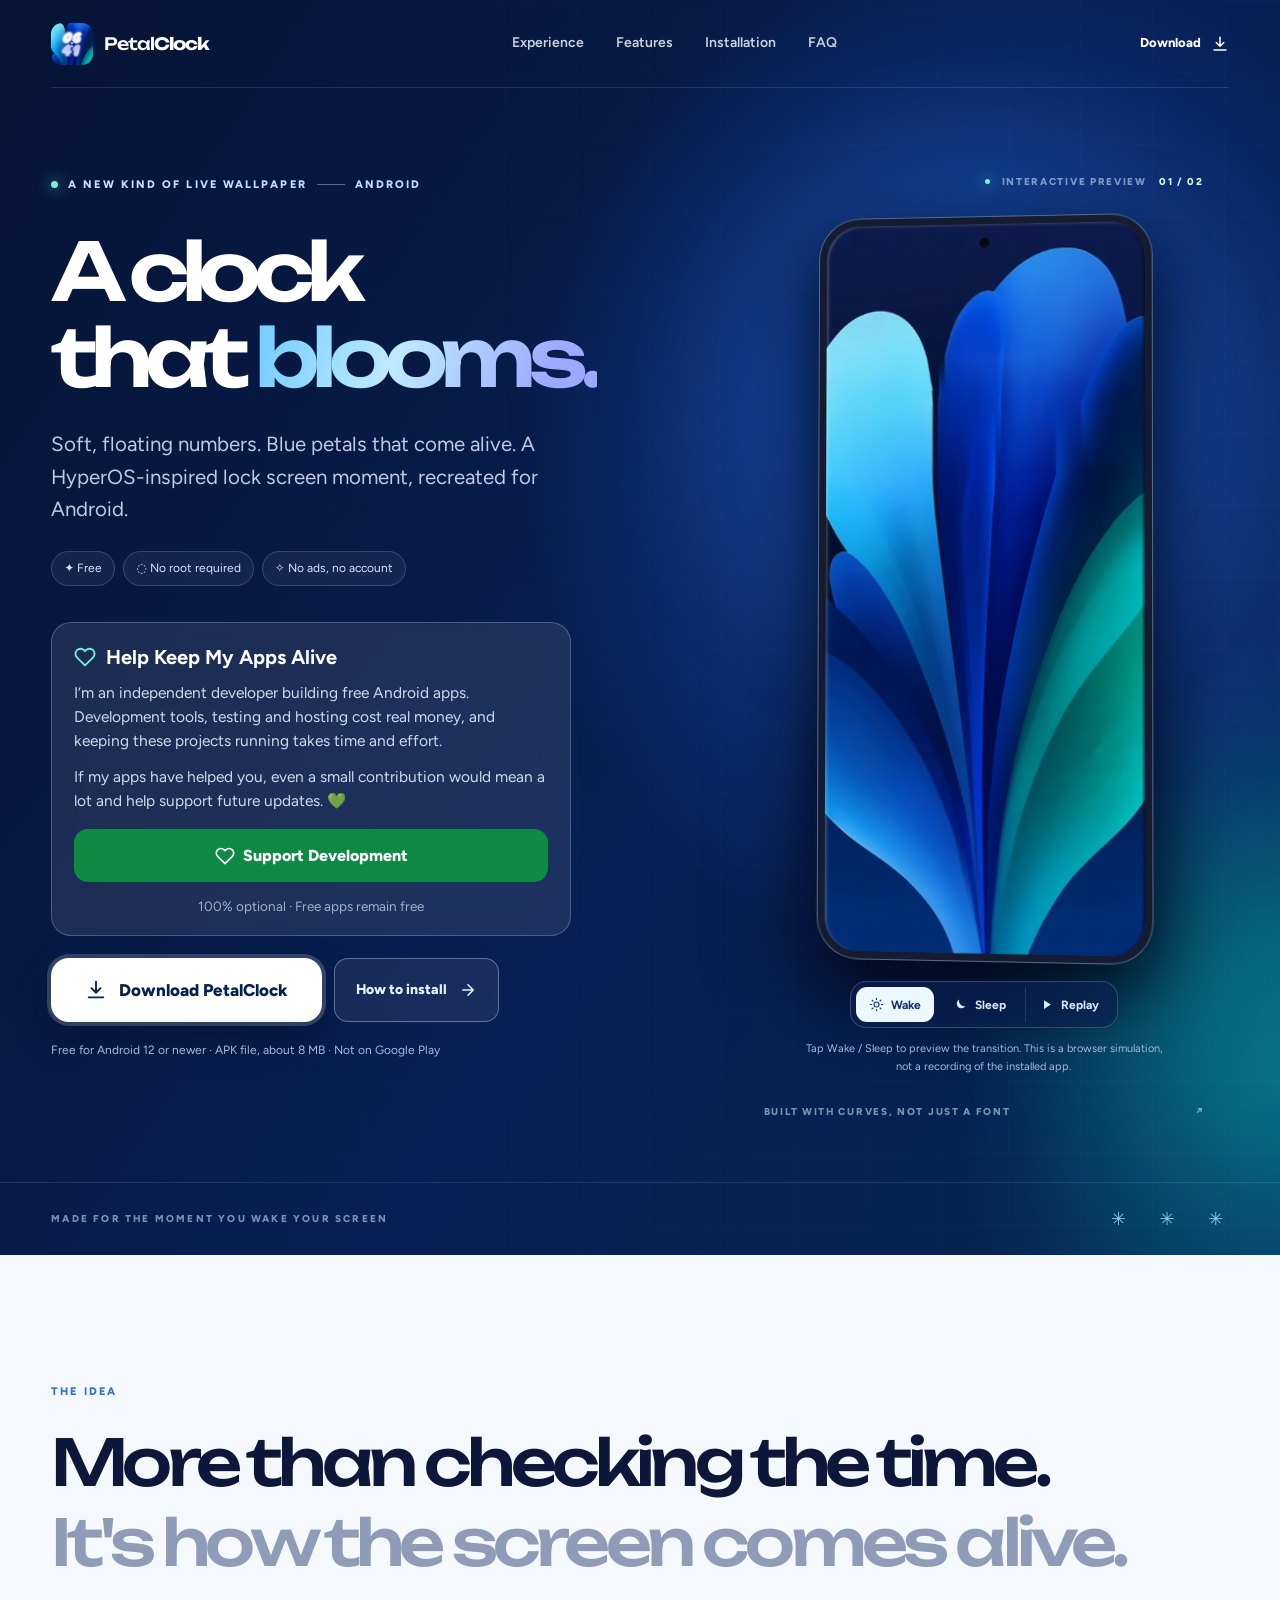
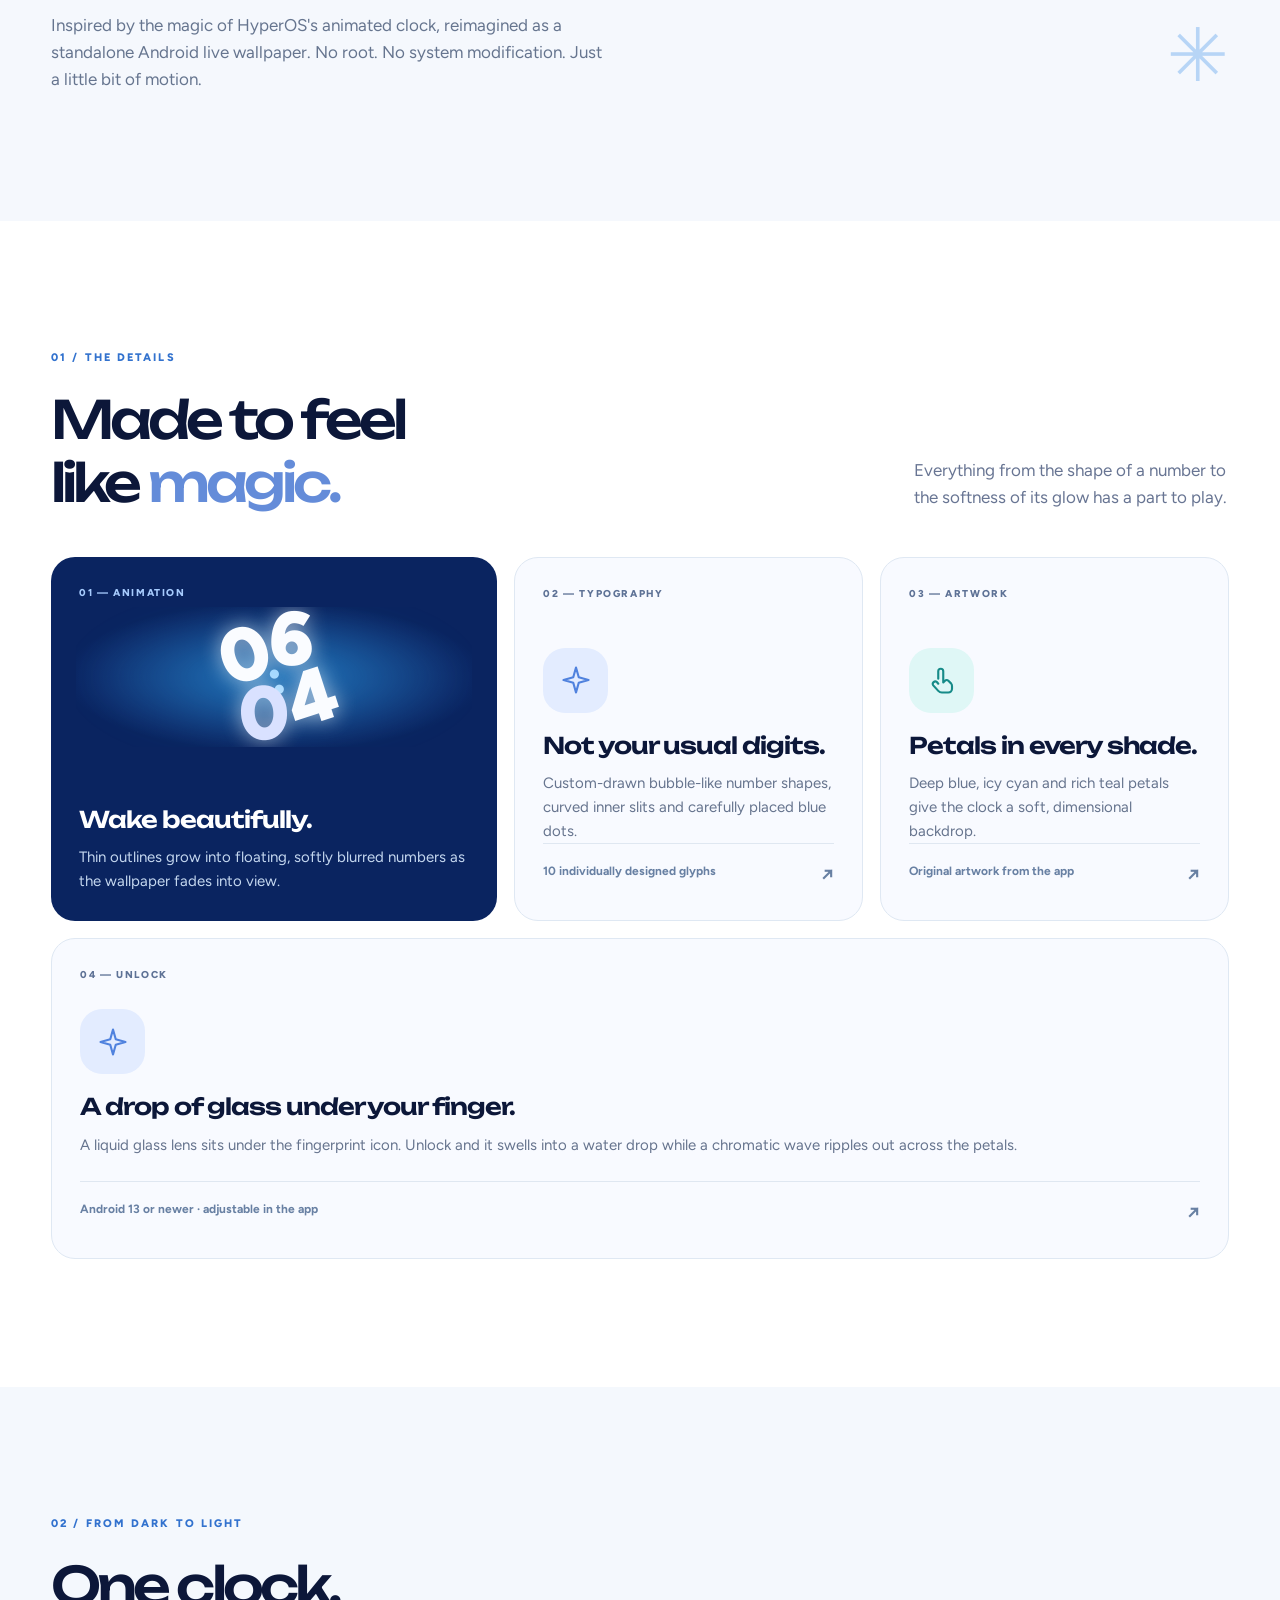
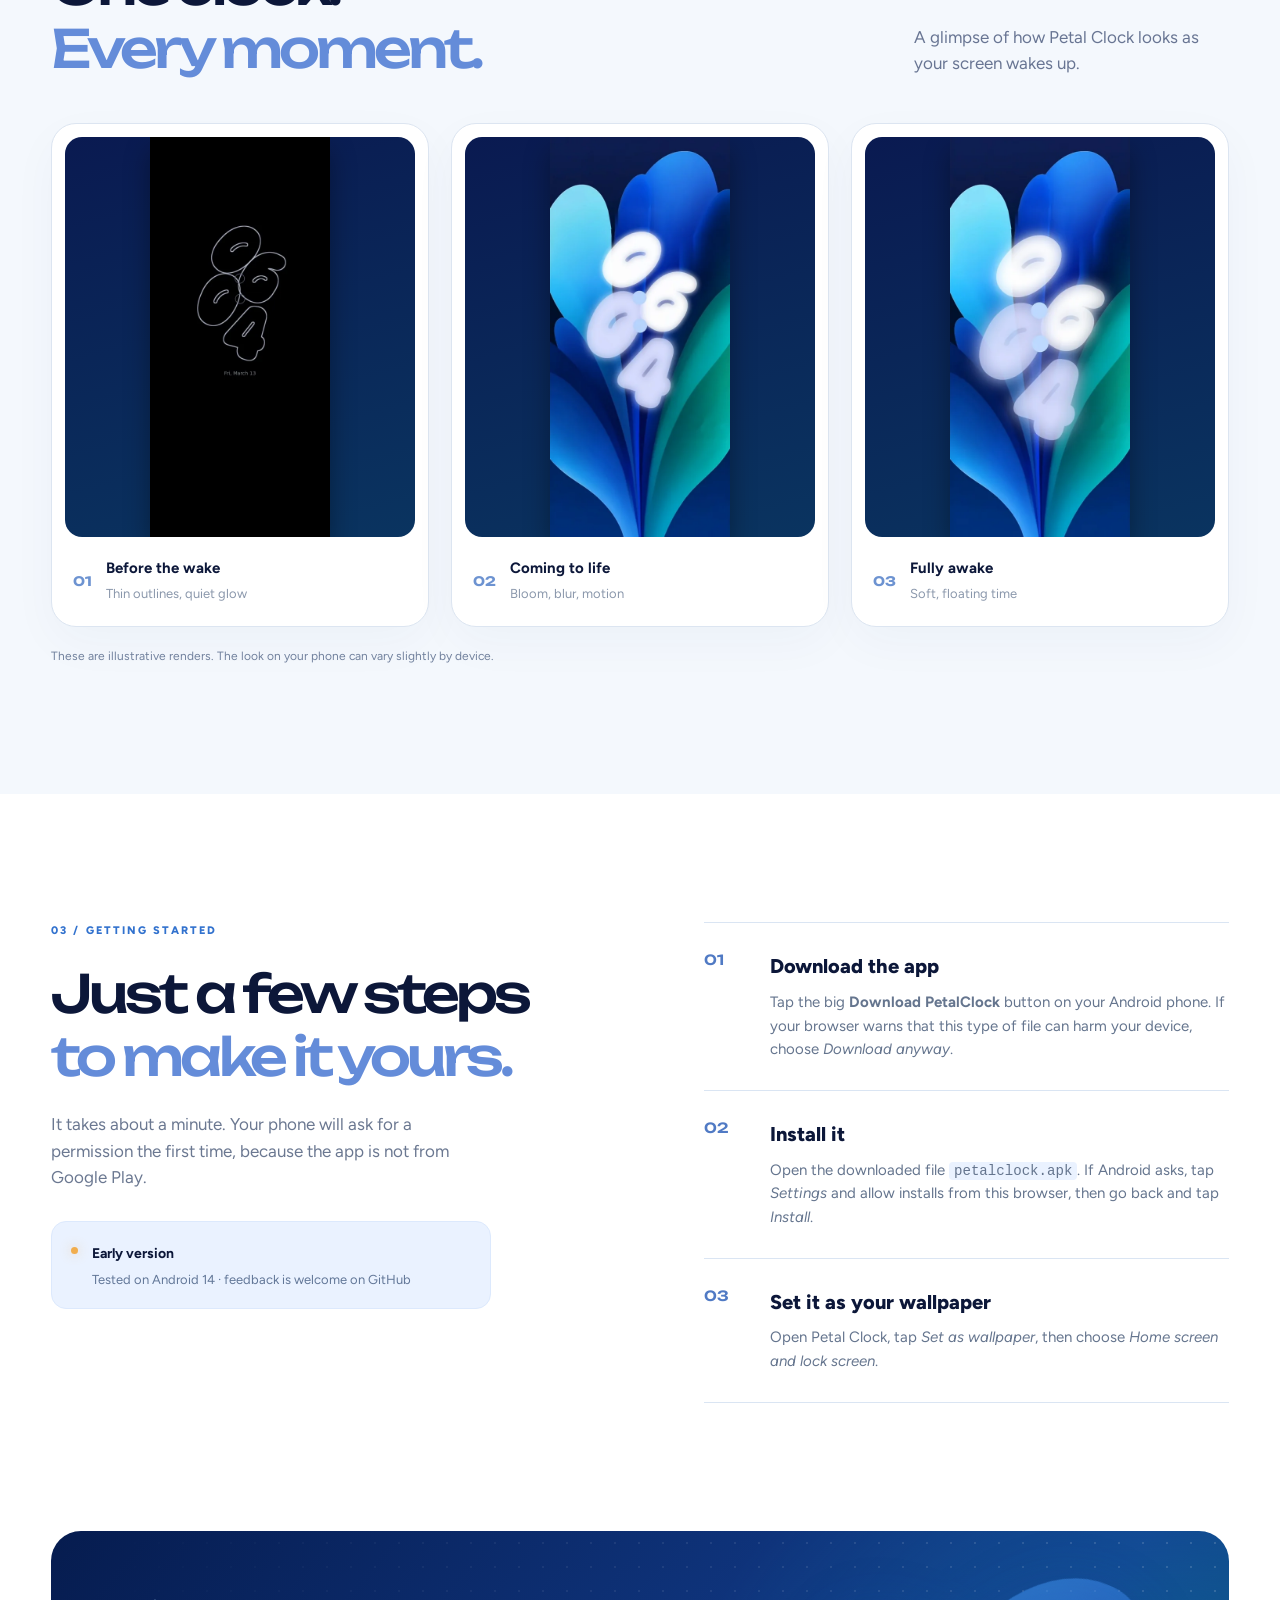
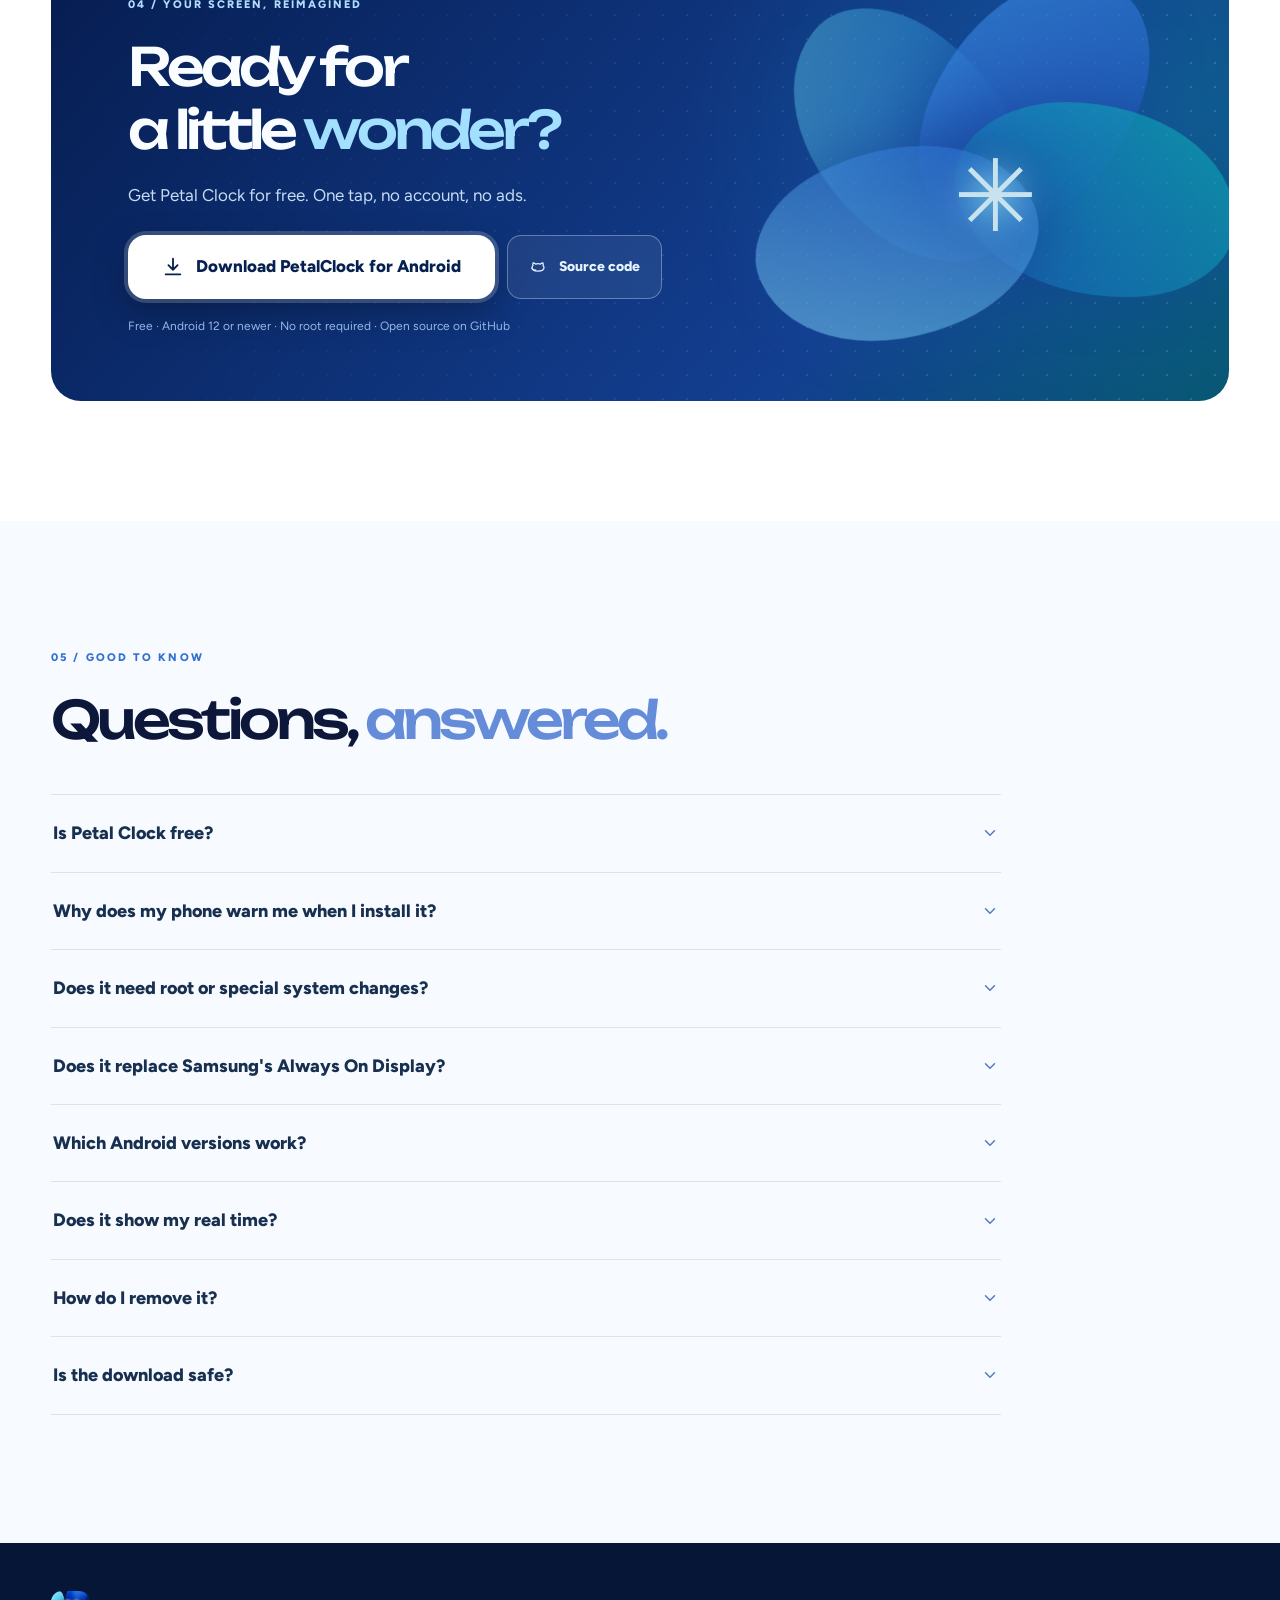
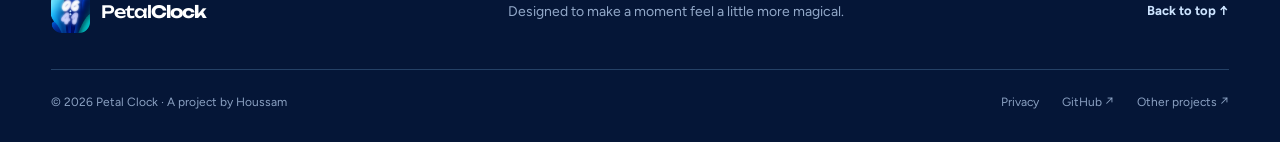
==== commit 83762bbe: "Website: add the optional support card above the download button Co-Authored-By: Claude Sonnet 5.5 <" ====
--- a/docs/index.html
+++ b/docs/index.html
@@ -51,7 +51,7 @@
           <h1 id="hero-title">A clock<br>that <span class="shimmer-text">blooms.</span></h1>
           <p class="hero-description">Soft, floating numbers. Blue petals that come alive. A HyperOS-inspired lock screen moment, recreated for Android.</p>
           <div class="hero-tags"><span>✦ Free</span><span>◌ No root required</span><span>✧ No ads, no account</span></div>
-          <div class="hero-buttons"><a href="https://github.com/Houssam-2021/PetalClock/releases/latest/download/petalclock.apk" class="button button-primary button-download" download type="application/vnd.android.package-archive"><svg><use href="#icon-download"/></svg> Download PetalClock</a><a href="#install" class="button button-outline">How to install <svg><use href="#icon-arrow"/></svg></a></div>
+          <aside class="support" aria-labelledby="h-support"><h3 id="h-support"><svg viewBox="0 0 24 24" fill="none" stroke="currentColor" stroke-width="2" stroke-linecap="round" stroke-linejoin="round" aria-hidden="true"><path d="M20.8 4.6a5.5 5.5 0 0 0-7.8 0L12 5.7l-1-1.1a5.5 5.5 0 0 0-7.8 7.8l1 1.1L12 21.2l7.8-7.7 1-1.1a5.5 5.5 0 0 0 0-7.8z"/></svg>Help Keep My Apps Alive</h3><p>I’m an independent developer building free Android apps. Development tools, testing and hosting cost real money, and keeping these projects running takes time and effort.</p><p>If my apps have helped you, even a small contribution would mean a lot and help support future updates. 💚</p><a class="support-button" href="https://github.com/sponsors/Houssam-2021" target="_blank" rel="noopener"><svg viewBox="0 0 24 24" fill="none" stroke="currentColor" stroke-width="2" stroke-linecap="round" stroke-linejoin="round" aria-hidden="true"><path d="M20.8 4.6a5.5 5.5 0 0 0-7.8 0L12 5.7l-1-1.1a5.5 5.5 0 0 0-7.8 7.8l1 1.1L12 21.2l7.8-7.7 1-1.1a5.5 5.5 0 0 0 0-7.8z"/></svg>Support Development</a><p class="support-small">100% optional · Free apps remain free</p></aside><div class="hero-buttons"><a href="https://github.com/Houssam-2021/PetalClock/releases/latest/download/petalclock.apk" class="button button-primary button-download" download type="application/vnd.android.package-archive"><svg><use href="#icon-download"/></svg> Download PetalClock</a><a href="#install" class="button button-outline">How to install <svg><use href="#icon-arrow"/></svg></a></div>
           <p class="hero-disclaimer">Free for Android 12 or newer · APK file, about 8 MB · Not on Google Play</p>
         </div>
         <div class="hero-stage" id="experience">
--- a/docs/styles.css
+++ b/docs/styles.css
@@ -13,3 +13,12 @@
 @media(prefers-reduced-motion:reduce){html{scroll-behavior:auto}.phone,.button,.demo-btn,.header-link svg{transition:none!important}.hero-orb{filter:blur(50px)}.clock-digit,.clock-digit *{animation:none!important}}
 
 .button-download{min-height:64px;padding:0 34px;font-size:17px;border-radius:18px;background:#fff;color:#06214f;box-shadow:0 0 0 4px rgba(255,255,255,.18),0 14px 36px rgba(0,0,0,.28)}.button-download svg{width:22px;height:22px}.button-download:hover{background:#d6f2ff}.brand-icon img{display:block;width:42px;height:42px}@media(max-width:600px){.button-download{width:100%;font-size:16px}.hero-buttons .button-download{min-height:60px;font-size:16px}.brand-icon img{width:37px;height:37px}}
+.support{max-width:520px;margin:0 0 22px;padding:22px 22px 18px;border:1px solid rgba(229,242,255,.24);border-radius:20px;background:rgba(255,255,255,.09);backdrop-filter:blur(12px);-webkit-backdrop-filter:blur(12px)}
+.support h3{display:flex;align-items:center;gap:10px;margin:0 0 12px;font:700 20px/1.2 var(--body);color:#fff}
+.support h3 svg{width:22px;height:22px;color:#75f1db;flex:none}
+.support p{margin:0 0 12px;font-size:15.5px;line-height:1.55;color:rgba(233,241,255,.88)}
+.support-button{display:flex;align-items:center;justify-content:center;gap:8px;width:100%;margin-top:16px;padding:14px 18px;border-radius:14px;background:#0f8a45;color:#fff;font-weight:800;font-size:16px;text-decoration:none;transition:background .2s,transform .2s}
+.support-button:hover{background:#12a051;transform:translateY(-2px)}
+.support-button svg{width:20px;height:20px}
+.support .support-small{margin:14px 0 0;text-align:center;font-size:13.5px;color:rgba(233,241,255,.66)}
+
